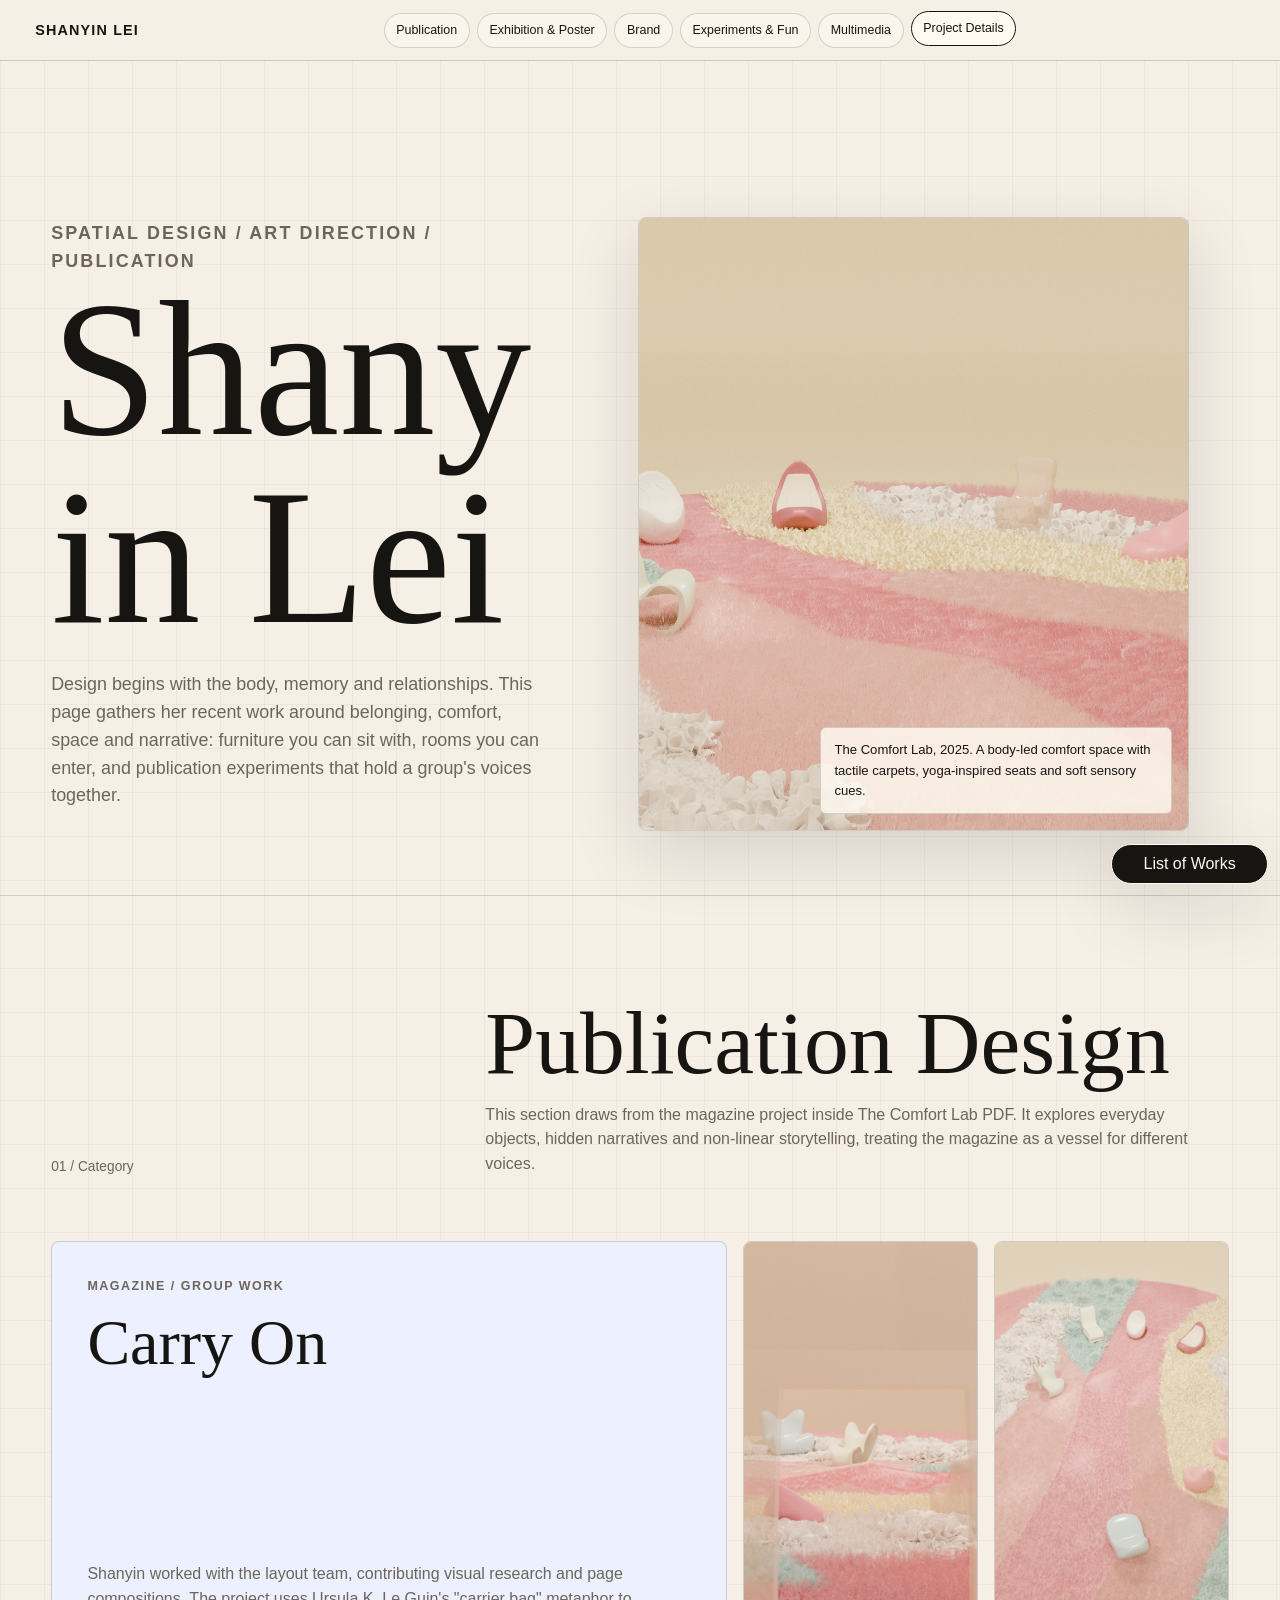
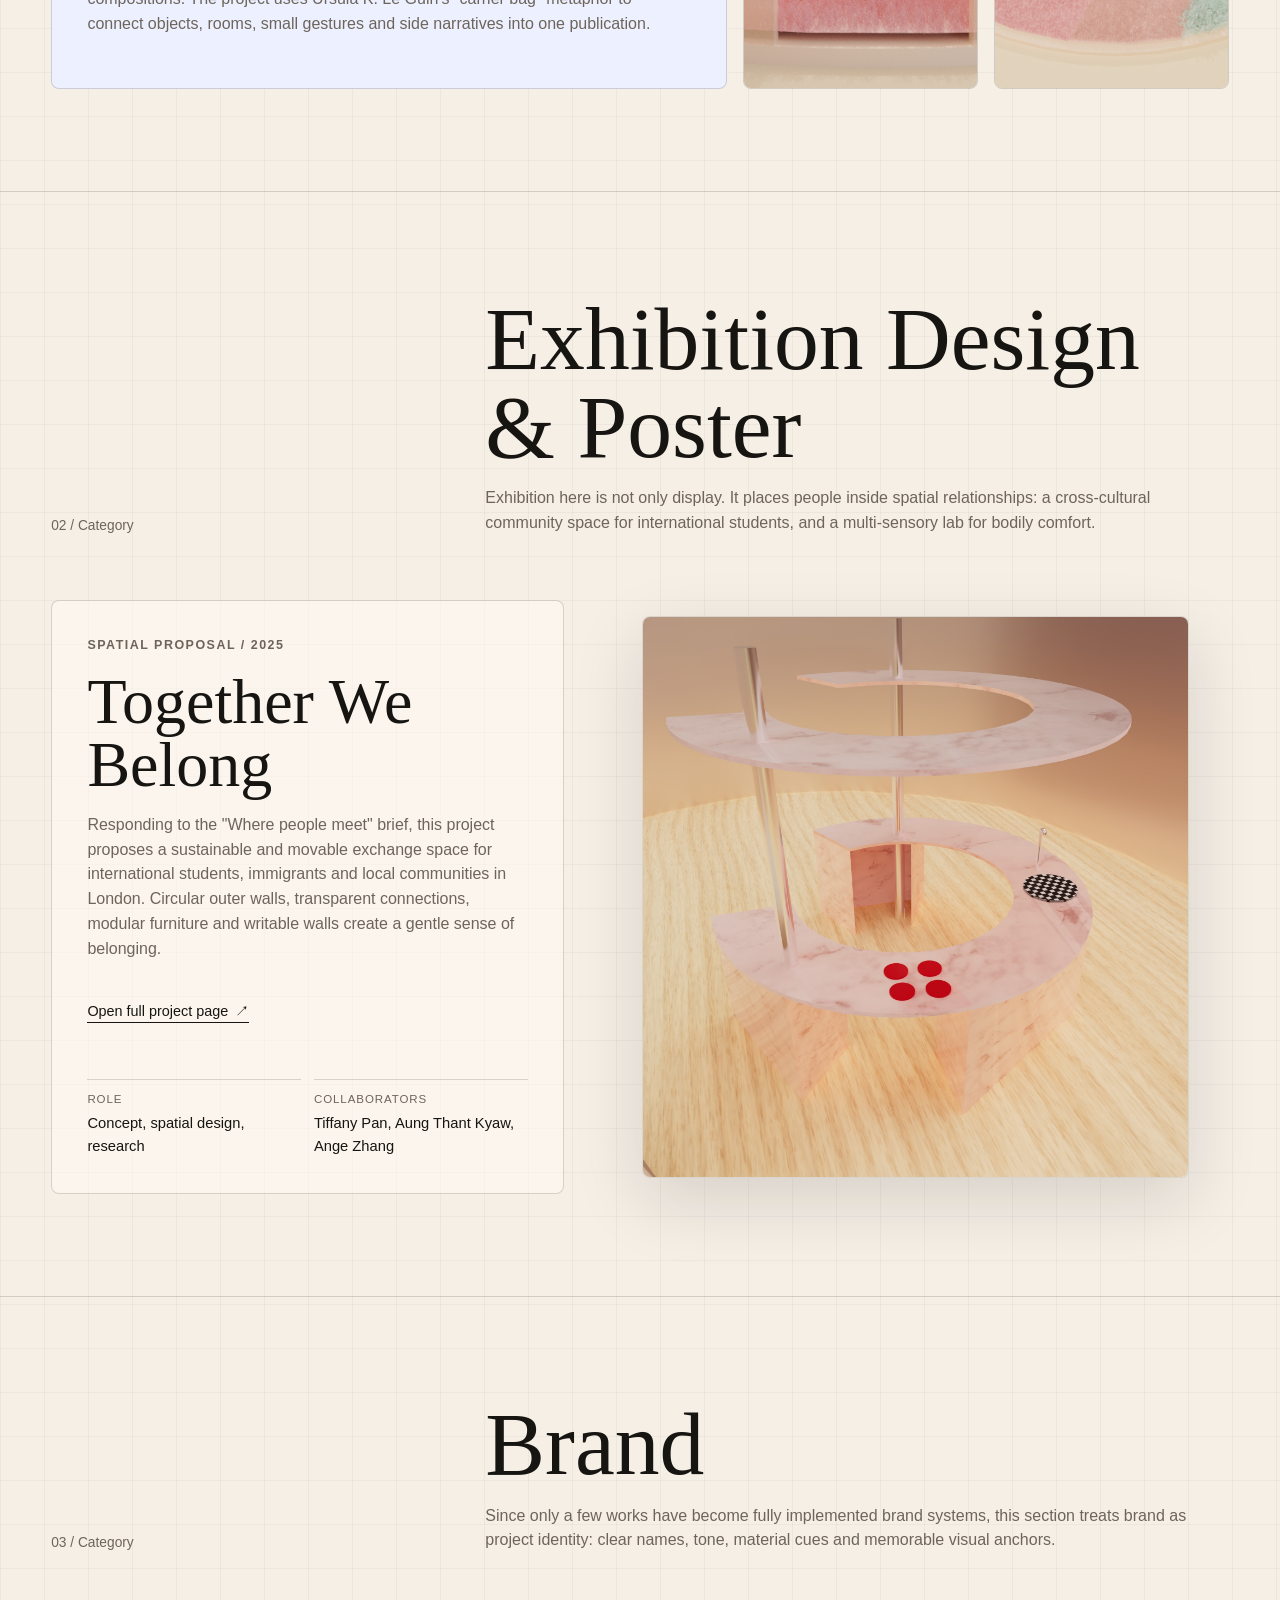
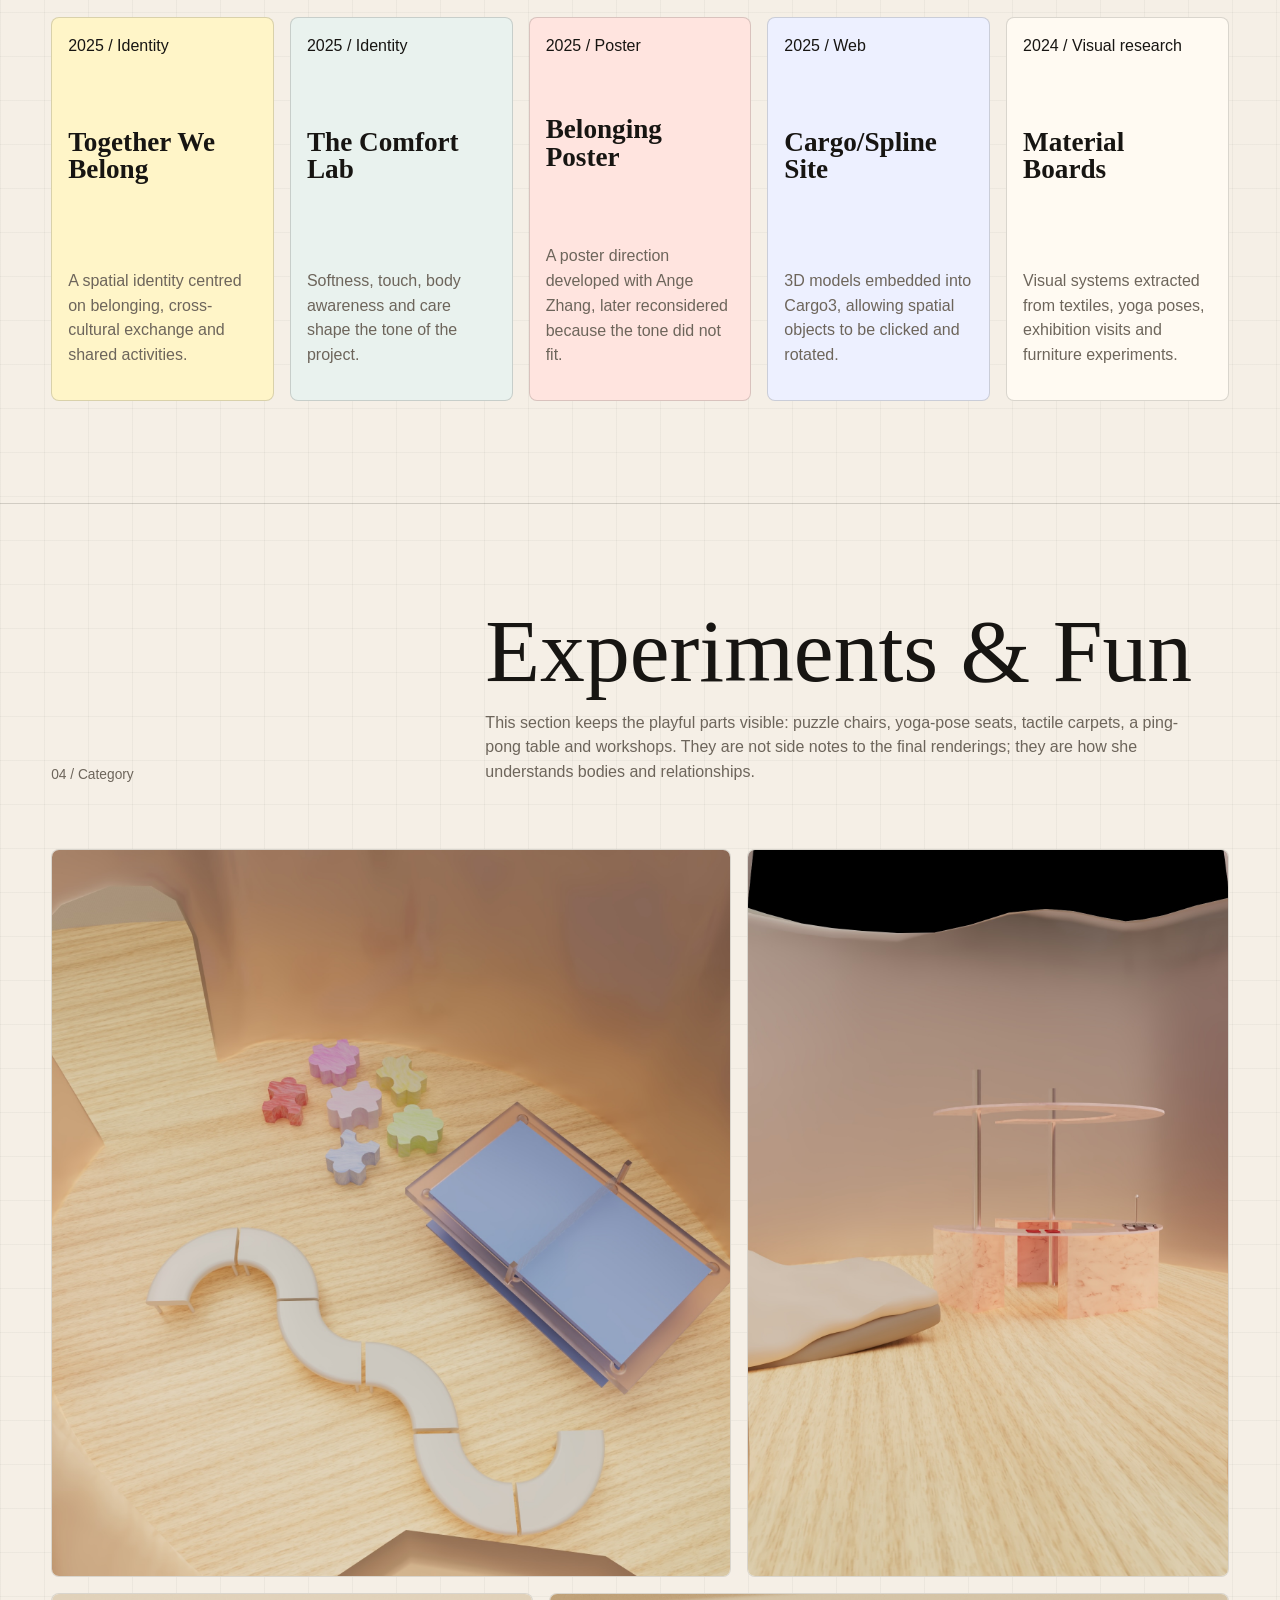
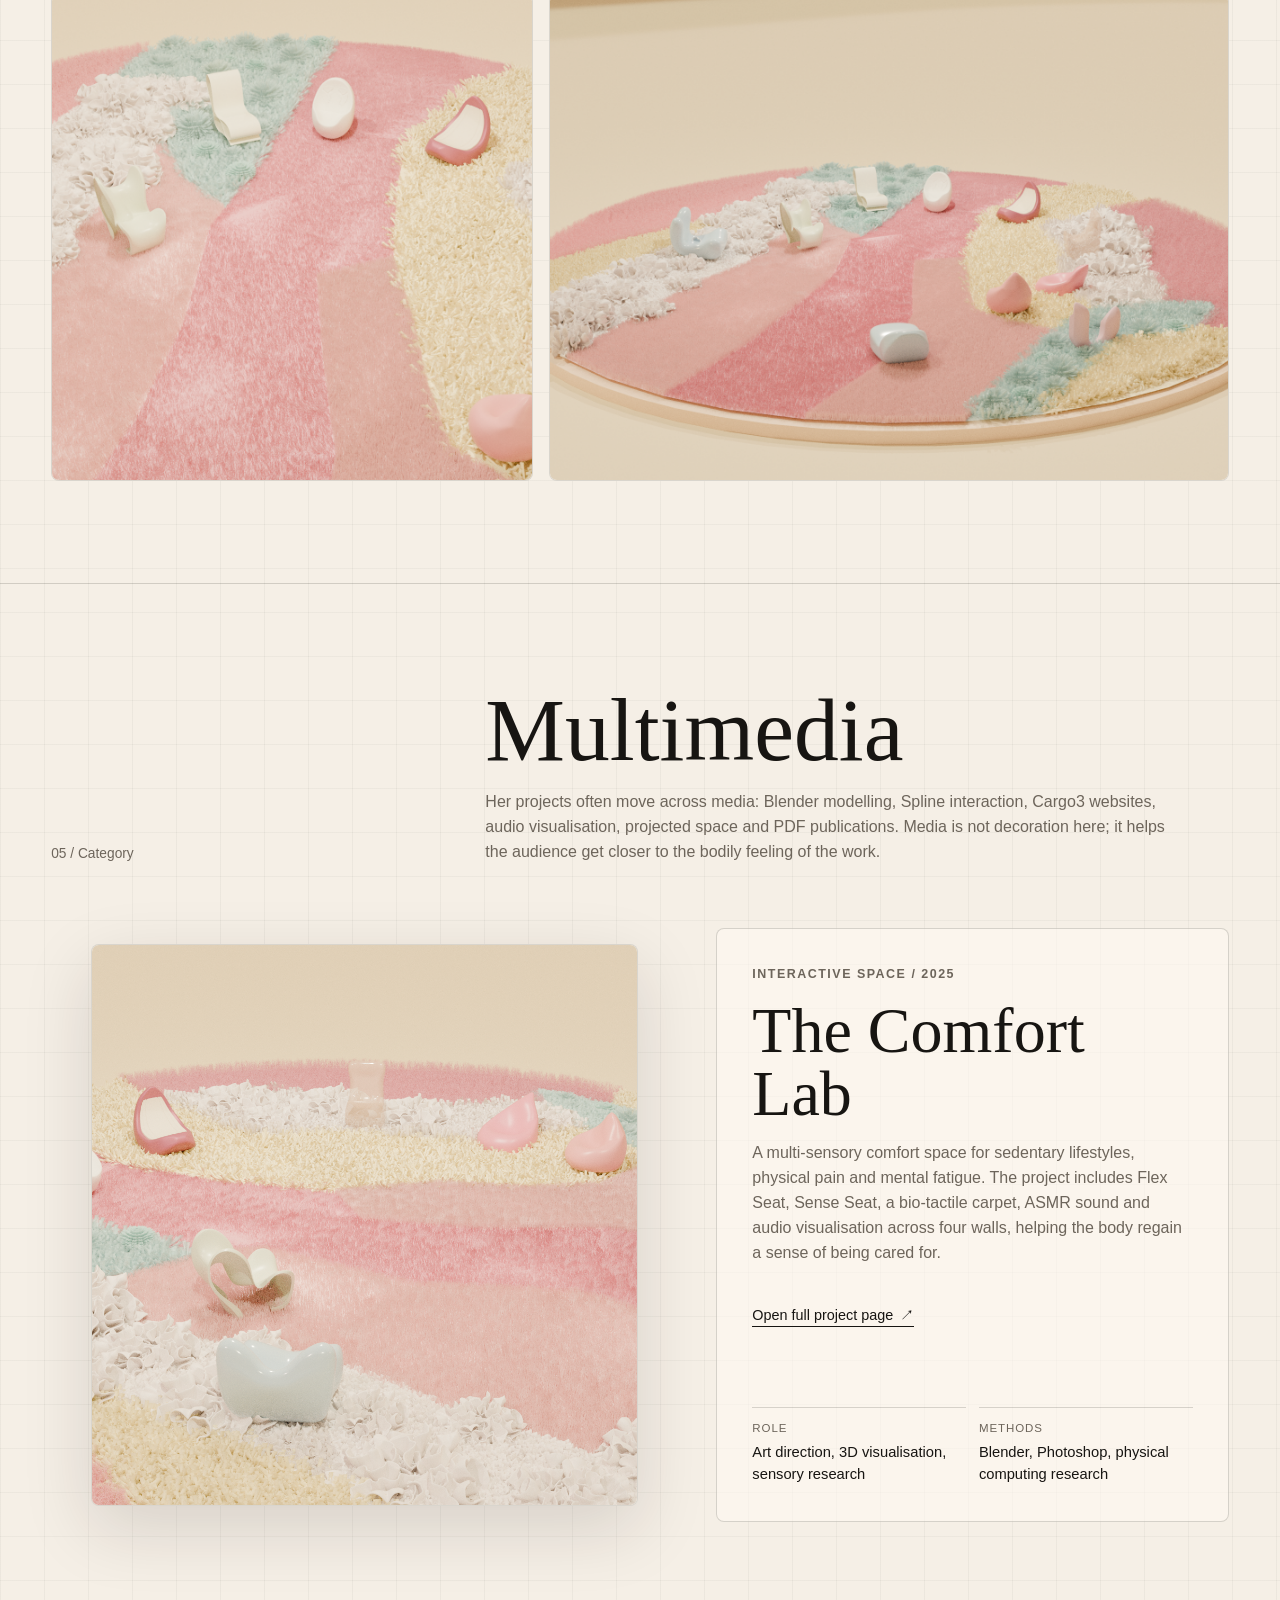
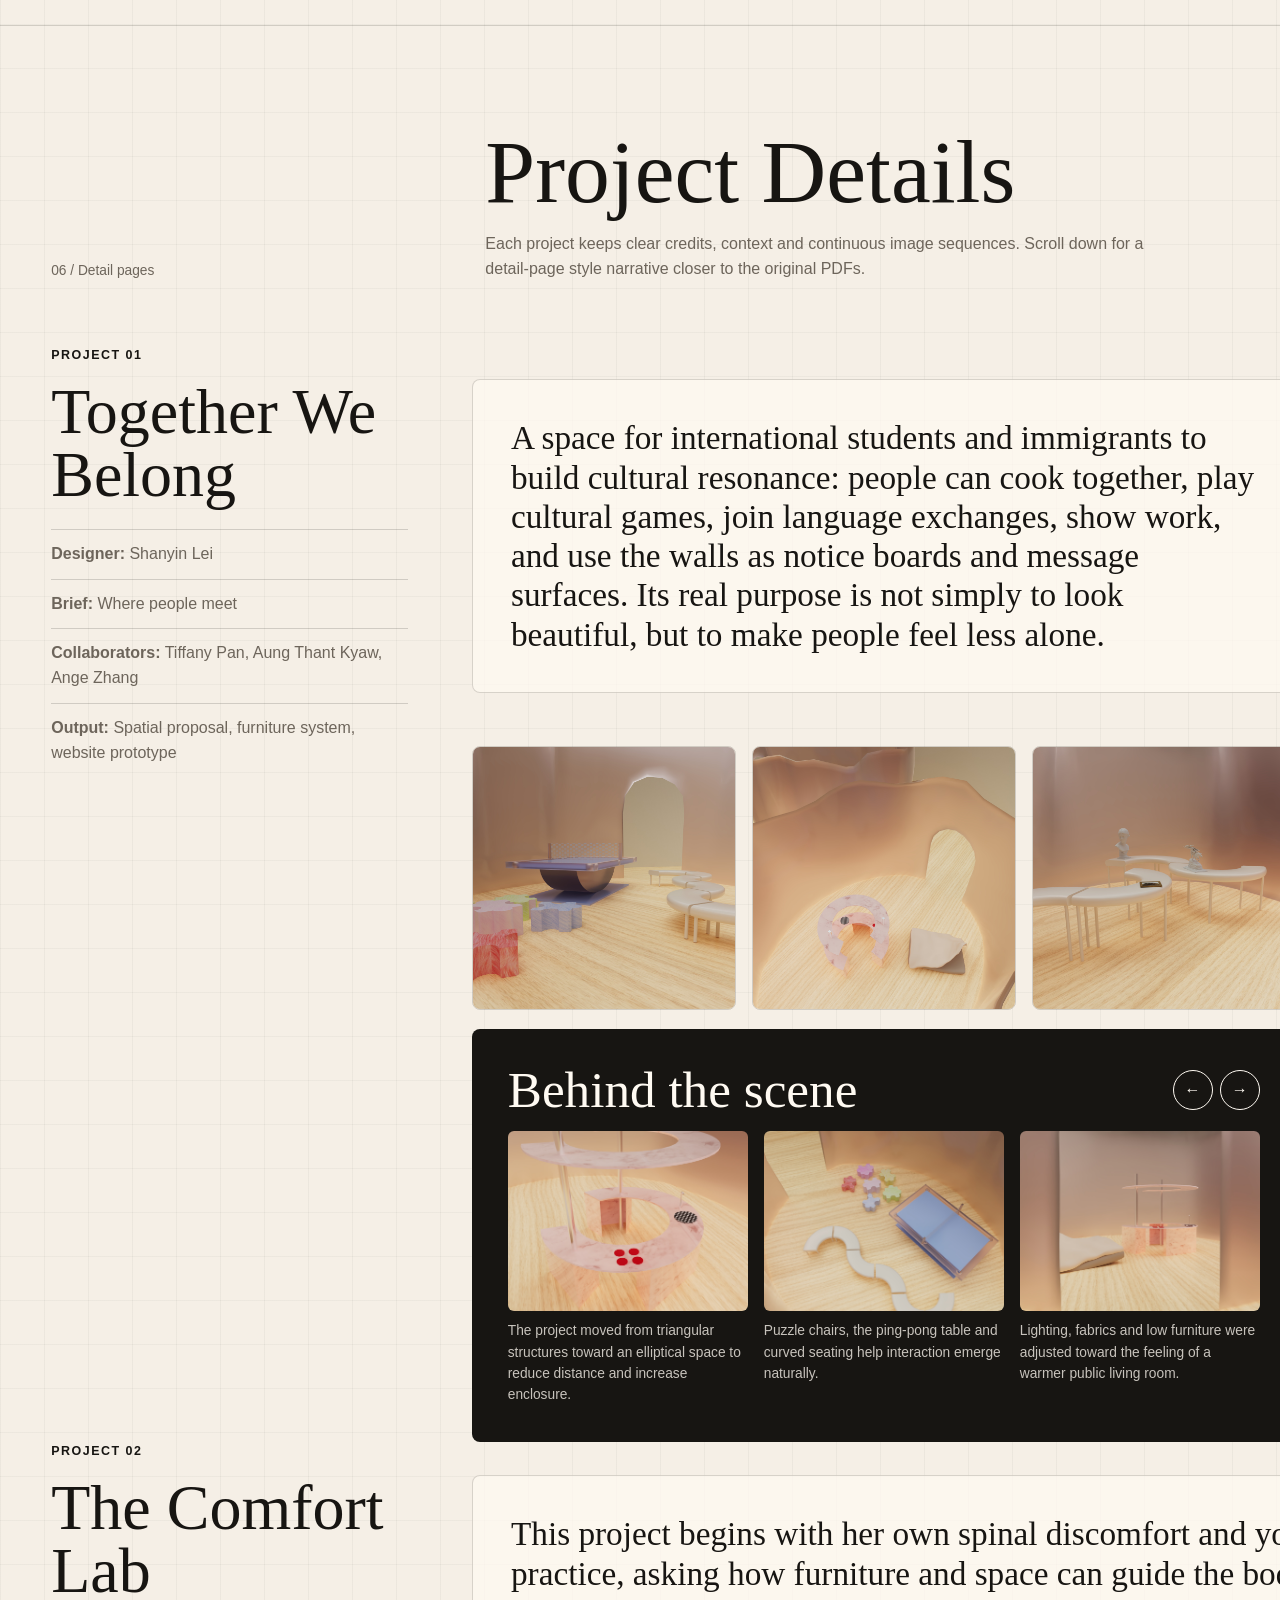
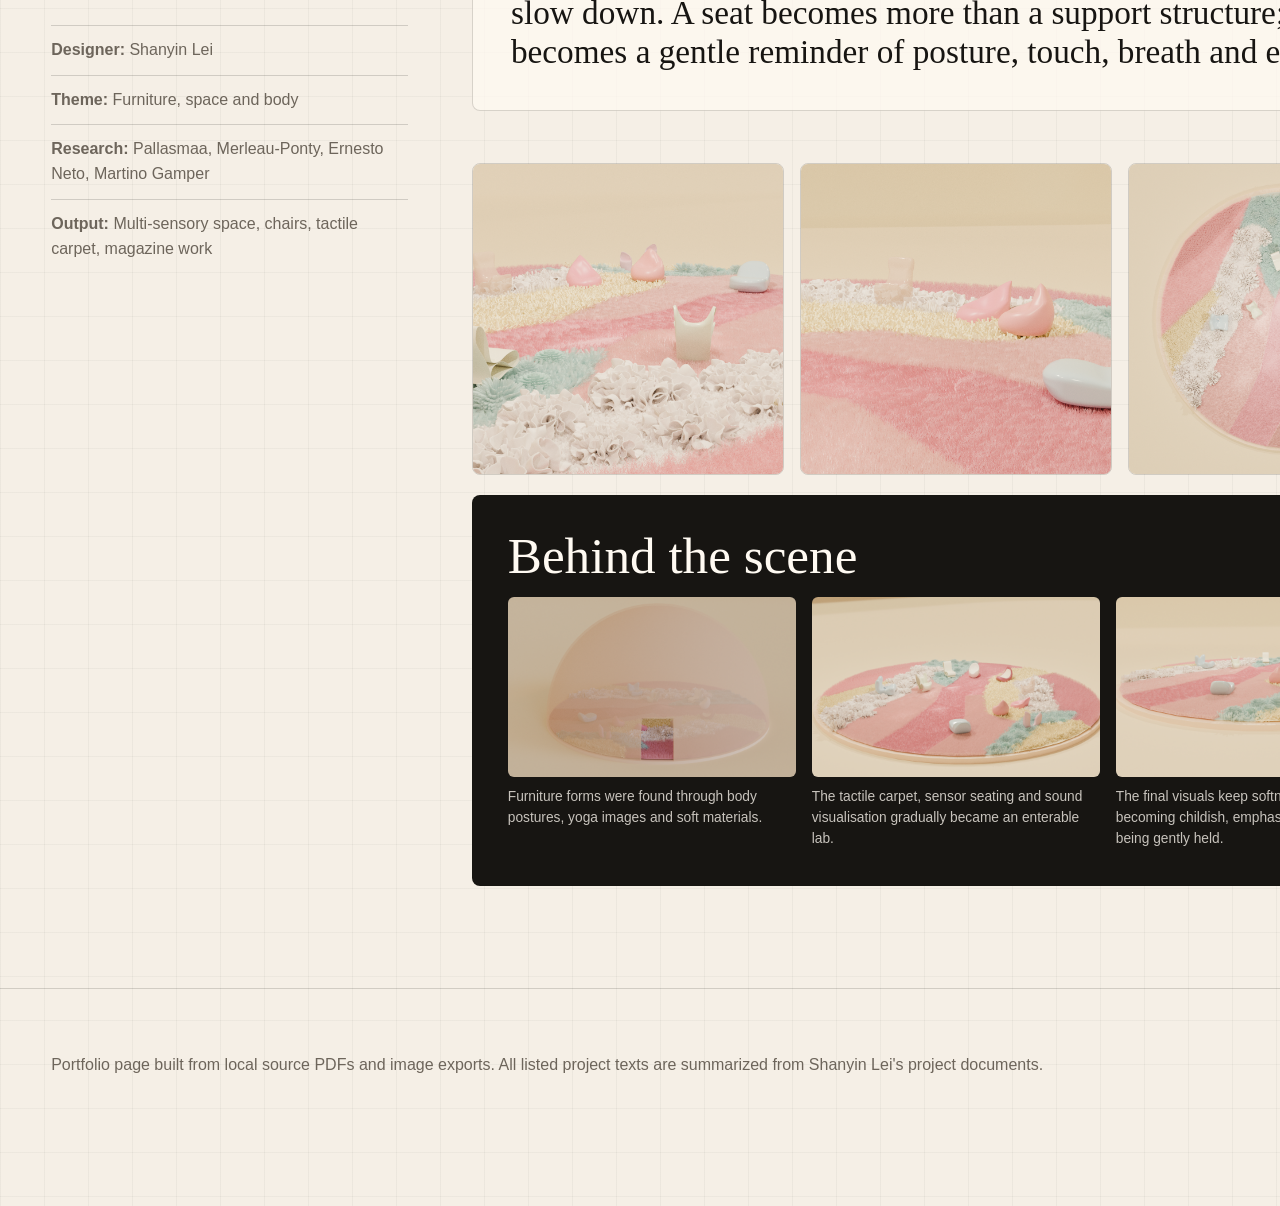
==== lsy.html @ e33d37e5 "lsy's html" ====
<!DOCTYPE html>
<html lang="zh-CN">

<head>
    <meta charset="UTF-8" />
    <meta name="viewport" content="width=device-width, initial-scale=1.0" />
    <meta name="description" content="Shanyin Lei's designer portfolio and project archive." />
    <meta name="author" content="Shanyin Lei" />
    <meta name="theme-color" content="#f3ece3" />
    <title>Shanyin Lei | Designer Portfolio</title>
    <style>
        :root {
            --paper: #f5efe6;
            --ink: #171512;
            --muted: #6d655b;
            --line: rgba(23, 21, 18, 0.16);
            --rose: #e99095;
            --mint: #a7c9bd;
            --butter: #ead37b;
            --cobalt: #3156a3;
            --clay: #b97a5b;
            --white: #fffaf2;
            --shadow: 0 22px 70px rgba(32, 24, 18, 0.14);
        }

        * {
            box-sizing: border-box;
        }

        html {
            scroll-behavior: smooth;
            overflow-x: hidden;
        }

        body {
            margin: 0;
            min-width: 0;
            overflow-x: hidden;
            background:
                linear-gradient(90deg, rgba(23, 21, 18, 0.04) 1px, transparent 1px),
                linear-gradient(rgba(23, 21, 18, 0.035) 1px, transparent 1px),
                var(--paper);
            background-size: 44px 44px;
            color: var(--ink);
            font-family: "Georgia", "Times New Roman", serif;
            line-height: 1.55;
        }

        body::selection {
            background: var(--butter);
            color: var(--ink);
        }

        a {
            color: inherit;
            text-decoration: none;
        }

        img {
            display: block;
            max-width: 100%;
        }

        p,
        h1,
        h2,
        h3,
        a,
        span,
        li {
            overflow-wrap: anywhere;
        }

        .site-header {
            position: sticky;
            top: 0;
            z-index: 20;
            display: grid;
            grid-template-columns: auto 1fr;
            gap: 1rem;
            align-items: center;
            padding: 0.8rem clamp(1rem, 3vw, 2.2rem);
            border-bottom: 1px solid var(--line);
            background: rgba(245, 239, 230, 0.86);
            backdrop-filter: blur(16px);
        }

        .scroll-progress {
            position: fixed;
            top: 0;
            left: 0;
            z-index: 40;
            width: 100%;
            height: 3px;
            transform: scaleX(0);
            transform-origin: left;
            background: linear-gradient(90deg, var(--rose), var(--butter), var(--mint), var(--cobalt));
        }

        .brand {
            font-family: "Trebuchet MS", "Verdana", sans-serif;
            font-size: 0.9rem;
            font-weight: 700;
            letter-spacing: 0.08em;
            text-transform: uppercase;
        }

        .nav-links {
            display: flex;
            flex-wrap: wrap;
            justify-content: center;
            gap: 0.45rem;
            min-width: 0;
            font-family: "Trebuchet MS", "Verdana", sans-serif;
            font-size: 0.78rem;
        }

        .nav-links a,
        .outline-link {
            border: 1px solid var(--line);
            border-radius: 999px;
            padding: 0.42rem 0.72rem;
            background: rgba(255, 250, 242, 0.5);
            transition: transform 180ms ease, background 180ms ease, border-color 180ms ease;
        }

        .nav-links a:hover,
        .outline-link:hover,
        .nav-links a.is-active,
        .nav-links a:focus-visible,
        .outline-link:focus-visible {
            border-color: var(--ink);
            background: var(--white);
            transform: translateY(-2px);
            outline: none;
        }

        .hero {
            min-height: calc(100vh - 66px);
            display: grid;
            grid-template-columns: minmax(0, 0.88fr) minmax(320px, 1.12fr);
            gap: clamp(1.4rem, 4vw, 4rem);
            align-items: end;
            padding: clamp(4rem, 8vw, 7rem) clamp(1rem, 4vw, 4.5rem) 3rem;
        }

        .hero-copy {
            align-self: center;
            min-width: 0;
        }

        .eyebrow {
            margin: 0 0 1rem;
            font-family: "Trebuchet MS", "Verdana", sans-serif;
            font-size: 0.78rem;
            font-weight: 700;
            letter-spacing: 0.12em;
            text-transform: uppercase;
        }

        h1,
        h2,
        h3 {
            margin: 0;
            font-weight: 500;
            line-height: 0.98;
        }

        h1 {
            max-width: 10ch;
            font-size: clamp(4.5rem, 15vw, 12.5rem);
        }

        .hero-copy p {
            max-width: 36rem;
            margin: 1.2rem 0 0;
            color: var(--muted);
            font-family: "Trebuchet MS", "Verdana", sans-serif;
            font-size: clamp(1rem, 1.4vw, 1.2rem);
        }

        .hero-media {
            position: relative;
            min-width: 0;
            min-height: 68vh;
            overflow: hidden;
            border: 1px solid var(--line);
            border-radius: 8px;
            box-shadow: var(--shadow);
        }

        .hero-media img {
            width: 100%;
            height: 100%;
            min-height: 68vh;
            object-fit: cover;
        }

        .hero-caption {
            position: absolute;
            right: 1rem;
            bottom: 1rem;
            max-width: 22rem;
            padding: 0.75rem 0.85rem;
            background: rgba(255, 250, 242, 0.82);
            border: 1px solid var(--line);
            border-radius: 6px;
            font-family: "Trebuchet MS", "Verdana", sans-serif;
            font-size: 0.82rem;
        }

        main {
            overflow: hidden;
        }

        .section {
            padding: clamp(4rem, 8vw, 7.5rem) clamp(1rem, 4vw, 4.5rem);
            border-top: 1px solid var(--line);
        }

        .section-header {
            display: grid;
            grid-template-columns: minmax(10rem, 0.34fr) minmax(0, 0.66fr);
            gap: clamp(1.5rem, 4vw, 4rem);
            align-items: end;
            margin-bottom: clamp(2rem, 5vw, 4rem);
        }

        .section-header > *,
        .project-feature > *,
        .detail > *,
        .magazine-band > *,
        .work-grid > *,
        .gallery > * {
            min-width: 0;
        }

        .section-number {
            font-family: "Trebuchet MS", "Verdana", sans-serif;
            color: var(--muted);
            font-size: 0.86rem;
        }

        h2 {
            font-size: clamp(2.5rem, 7vw, 7.6rem);
        }

        .section-intro {
            max-width: 44rem;
            margin: 1rem 0 0;
            color: var(--muted);
            font-family: "Trebuchet MS", "Verdana", sans-serif;
        }

        .project-feature {
            display: grid;
            grid-template-columns: minmax(0, 0.9fr) minmax(22rem, 1.1fr);
            gap: clamp(1rem, 3vw, 2.4rem);
            align-items: stretch;
        }

        .project-feature.reverse {
            grid-template-columns: minmax(22rem, 1.1fr) minmax(0, 0.9fr);
        }

        .project-feature.reverse .project-text {
            order: 2;
        }

        .project-text {
            display: flex;
            min-height: 35rem;
            flex-direction: column;
            justify-content: space-between;
            padding: clamp(1.4rem, 3vw, 2.2rem);
            border: 1px solid var(--line);
            border-radius: 8px;
            background: rgba(255, 250, 242, 0.56);
        }

        .project-text h3 {
            margin-bottom: 1rem;
            font-size: clamp(2.4rem, 5vw, 5.8rem);
        }

        .project-text p {
            max-width: 40rem;
            color: var(--muted);
            font-family: "Trebuchet MS", "Verdana", sans-serif;
        }

        .meta-grid {
            display: grid;
            grid-template-columns: repeat(2, minmax(0, 1fr));
            gap: 0.8rem;
            margin-top: 1.5rem;
            font-family: "Trebuchet MS", "Verdana", sans-serif;
        }

        .meta-item {
            border-top: 1px solid var(--line);
            padding-top: 0.7rem;
        }

        .meta-label {
            display: block;
            color: var(--muted);
            font-size: 0.72rem;
            letter-spacing: 0.08em;
            text-transform: uppercase;
        }

        .meta-value {
            display: block;
            margin-top: 0.2rem;
            font-size: 0.92rem;
        }

        .detail-link {
            display: inline-flex;
            align-items: center;
            gap: 0.45rem;
            width: fit-content;
            margin-top: 1.4rem;
            border-bottom: 1px solid currentColor;
            color: var(--ink);
            font-family: "Trebuchet MS", "Verdana", sans-serif;
            font-size: 0.9rem;
        }

        .detail-link::after {
            content: "↗";
        }

        .project-image {
            overflow: hidden;
            border: 1px solid var(--line);
            border-radius: 8px;
            background: var(--white);
            box-shadow: var(--shadow);
        }

        .project-image img {
            width: 100%;
            height: 100%;
            min-height: 35rem;
            object-fit: cover;
        }

        .work-grid {
            display: grid;
            grid-template-columns: repeat(auto-fit, minmax(min(13rem, 100%), 1fr));
            gap: 1rem;
        }

        .work-card {
            min-height: 24rem;
            display: flex;
            flex-direction: column;
            justify-content: space-between;
            padding: 1rem;
            border: 1px solid var(--line);
            border-radius: 8px;
            background: var(--white);
            font-family: "Trebuchet MS", "Verdana", sans-serif;
        }

        .work-card strong {
            font-family: "Georgia", "Times New Roman", serif;
            font-size: 1.7rem;
            line-height: 1;
        }

        .work-card p {
            color: var(--muted);
        }

        .work-card:nth-child(1) {
            background: #fff5c8;
        }

        .work-card:nth-child(2) {
            background: #e9f2ee;
        }

        .work-card:nth-child(3) {
            background: #ffe4df;
        }

        .work-card:nth-child(4) {
            background: #edf0ff;
        }

        .work-card:nth-child(5) {
            background: #fffaf2;
        }

        .gallery {
            display: grid;
            grid-template-columns: repeat(12, 1fr);
            gap: 1rem;
        }

        .gallery figure {
            margin: 0;
            overflow: hidden;
            border: 1px solid var(--line);
            border-radius: 8px;
            background: var(--white);
        }

        .gallery figure:nth-child(1),
        .gallery figure:nth-child(4) {
            grid-column: span 7;
        }

        .gallery figure:nth-child(2),
        .gallery figure:nth-child(3) {
            grid-column: span 5;
        }

        .gallery img {
            width: 100%;
            height: 100%;
            min-height: 26rem;
            object-fit: cover;
        }

        .project-image img,
        .gallery img,
        .image-strip img,
        .carousel img,
        .poster-stack img {
            cursor: zoom-in;
        }

        .gallery figcaption {
            padding: 0.8rem 1rem;
            border-top: 1px solid var(--line);
            color: var(--muted);
            font-family: "Trebuchet MS", "Verdana", sans-serif;
            font-size: 0.86rem;
        }

        .detail {
            display: grid;
            grid-template-columns: minmax(14rem, 0.32fr) minmax(0, 0.68fr);
            gap: clamp(1.4rem, 5vw, 4rem);
            align-items: start;
        }

        .detail-aside {
            position: sticky;
            top: 6rem;
            font-family: "Trebuchet MS", "Verdana", sans-serif;
        }

        .detail-aside h3 {
            margin-bottom: 1rem;
            font-family: "Georgia", "Times New Roman", serif;
            font-size: clamp(2.2rem, 5vw, 5rem);
        }

        .credit-list {
            display: grid;
            gap: 0.75rem;
            margin: 1.4rem 0;
            padding: 0;
            list-style: none;
        }

        .credit-list li {
            border-top: 1px solid var(--line);
            padding-top: 0.75rem;
            color: var(--muted);
        }

        .detail-body {
            display: grid;
            gap: 1.2rem;
        }

        .statement {
            padding: clamp(1.4rem, 3vw, 2.4rem);
            border: 1px solid var(--line);
            border-radius: 8px;
            background: rgba(255, 250, 242, 0.72);
            font-size: clamp(1.35rem, 2.6vw, 2.4rem);
            line-height: 1.18;
        }

        .image-strip {
            display: grid;
            grid-template-columns: repeat(3, minmax(0, 1fr));
            gap: 1rem;
        }

        .image-strip img {
            width: 100%;
            aspect-ratio: 1 / 1;
            object-fit: cover;
            border: 1px solid var(--line);
            border-radius: 8px;
        }

        .behind {
            padding: clamp(1.4rem, 3vw, 2.2rem);
            border: 1px solid var(--line);
            border-radius: 8px;
            background: var(--ink);
            color: var(--white);
        }

        .behind-header {
            display: flex;
            justify-content: space-between;
            gap: 1rem;
            align-items: center;
            margin-bottom: 1rem;
        }

        .behind h3 {
            font-size: clamp(2rem, 4vw, 4.4rem);
        }

        .carousel-controls {
            display: flex;
            gap: 0.45rem;
        }

        .carousel-controls button,
        .list-button,
        .close-button {
            width: 2.5rem;
            height: 2.5rem;
            border: 1px solid currentColor;
            border-radius: 999px;
            background: transparent;
            color: inherit;
            cursor: pointer;
            font: inherit;
            transition: transform 180ms ease, background 180ms ease;
        }

        .carousel-controls button:hover,
        .carousel-controls button:focus-visible,
        .list-button:hover,
        .list-button:focus-visible,
        .close-button:hover,
        .close-button:focus-visible {
            background: rgba(255, 255, 255, 0.16);
            transform: translateY(-2px);
            outline: none;
        }

        .carousel {
            display: grid;
            grid-auto-flow: column;
            grid-auto-columns: minmax(min(18rem, 82vw), 42vw);
            gap: 1rem;
            overflow-x: auto;
            overscroll-behavior-inline: contain;
            scroll-snap-type: x mandatory;
            scrollbar-color: var(--white) transparent;
        }

        .carousel figure {
            scroll-snap-align: start;
            margin: 0;
        }

        .carousel img {
            width: 100%;
            aspect-ratio: 16 / 10;
            object-fit: cover;
            border-radius: 6px;
        }

        .carousel figcaption {
            margin-top: 0.55rem;
            color: rgba(255, 250, 242, 0.76);
            font-family: "Trebuchet MS", "Verdana", sans-serif;
            font-size: 0.86rem;
        }

        #twb-carousel {
            grid-auto-columns: minmax(15rem, 32vw);
        }

        #twb-carousel img {
            aspect-ratio: 4 / 3;
        }

        .magazine-band {
            display: grid;
            grid-template-columns: minmax(0, 1fr) minmax(18rem, 0.72fr);
            gap: 1rem;
            align-items: stretch;
        }

        .magazine-copy {
            display: flex;
            flex-direction: column;
            justify-content: space-between;
            min-height: 28rem;
            padding: clamp(1.4rem, 3vw, 2.2rem);
            border: 1px solid var(--line);
            border-radius: 8px;
            background: #edf0ff;
        }

        .magazine-copy h3 {
            font-size: clamp(2.2rem, 5vw, 5.4rem);
        }

        .magazine-copy p {
            max-width: 42rem;
            color: var(--muted);
            font-family: "Trebuchet MS", "Verdana", sans-serif;
        }

        .poster-stack {
            display: grid;
            grid-template-columns: repeat(2, minmax(0, 1fr));
            gap: 1rem;
        }

        .poster-stack img {
            width: 100%;
            height: 100%;
            min-height: 28rem;
            object-fit: cover;
            border: 1px solid var(--line);
            border-radius: 8px;
        }

        .works-dock {
            position: fixed;
            right: max(0.75rem, env(safe-area-inset-right));
            bottom: 1rem;
            z-index: 30;
            font-family: "Trebuchet MS", "Verdana", sans-serif;
        }

        .lightbox {
            position: fixed;
            inset: 0;
            z-index: 60;
            display: grid;
            place-items: center;
            padding: clamp(1rem, 3vw, 2rem);
            background: rgba(23, 21, 18, 0.86);
            opacity: 0;
            pointer-events: none;
            transition: opacity 180ms ease;
        }

        .lightbox.is-open {
            opacity: 1;
            pointer-events: auto;
        }

        .lightbox img {
            max-width: min(94vw, 1500px);
            max-height: 82vh;
            border-radius: 8px;
            box-shadow: var(--shadow);
            object-fit: contain;
        }

        .lightbox-caption {
            max-width: min(94vw, 60rem);
            margin-top: 0.8rem;
            color: var(--white);
            font-family: "Trebuchet MS", "Verdana", sans-serif;
            text-align: center;
        }

        .lightbox button {
            position: absolute;
            top: 1rem;
            right: 1rem;
            width: 2.8rem;
            height: 2.8rem;
            border: 1px solid rgba(255, 250, 242, 0.6);
            border-radius: 999px;
            background: transparent;
            color: var(--white);
            cursor: pointer;
            font-size: 1.4rem;
        }

        .list-button {
            width: auto;
            min-width: 9.8rem;
            padding: 0 1rem;
            background: var(--ink);
            color: var(--white);
            box-shadow: var(--shadow);
        }

        .works-panel {
            position: absolute;
            right: 0;
            bottom: 3.4rem;
            width: min(24rem, calc(100vw - 2rem));
            max-height: min(36rem, calc(100dvh - 7rem));
            overflow: auto;
            padding: 1rem;
            border: 1px solid var(--line);
            border-radius: 8px;
            background: rgba(255, 250, 242, 0.96);
            box-shadow: var(--shadow);
            transform: translateY(0.6rem);
            opacity: 0;
            pointer-events: none;
            transition: opacity 180ms ease, transform 180ms ease;
        }

        .works-dock.is-open .works-panel {
            transform: translateY(0);
            opacity: 1;
            pointer-events: auto;
        }

        .panel-top {
            display: flex;
            justify-content: space-between;
            gap: 1rem;
            align-items: center;
            margin-bottom: 1rem;
        }

        .panel-top strong {
            font-family: "Georgia", "Times New Roman", serif;
            font-size: 1.6rem;
            line-height: 1;
        }

        .close-button {
            color: var(--ink);
        }

        .timeline-year {
            display: grid;
            grid-template-columns: 4rem 1fr;
            gap: 1rem;
            padding: 0.95rem 0;
            border-top: 1px solid var(--line);
        }

        .timeline-year h3 {
            font-family: "Trebuchet MS", "Verdana", sans-serif;
            font-size: 0.85rem;
            font-weight: 700;
            color: var(--cobalt);
        }

        .timeline-year ul {
            margin: 0;
            padding: 0;
            list-style: none;
            color: var(--muted);
            font-size: 0.9rem;
        }

        .timeline-year li + li {
            margin-top: 0.45rem;
        }

        .footer {
            padding: 3rem clamp(1rem, 4vw, 4.5rem) 7rem;
            border-top: 1px solid var(--line);
            color: var(--muted);
            font-family: "Trebuchet MS", "Verdana", sans-serif;
        }

        @media (max-width: 980px) {
            .site-header {
                grid-template-columns: 1fr;
            }

            .nav-links {
                justify-content: flex-start;
                overflow: visible;
                flex-wrap: wrap;
                padding-bottom: 0.2rem;
            }

            .nav-links a {
                flex: 0 1 auto;
            }

            .hero,
            .project-feature,
            .project-feature.reverse,
            .section-header,
            .detail,
            .magazine-band {
                grid-template-columns: 1fr;
            }

            .project-feature.reverse .project-text {
                order: 0;
            }

            .hero {
                min-height: auto;
                align-items: start;
            }

            .hero-media,
            .hero-media img,
            .project-image img,
            .project-text {
                min-height: auto;
            }

            .project-image img {
                aspect-ratio: 16 / 11;
            }

            .gallery figure:nth-child(n) {
                grid-column: span 12;
            }

            .gallery img {
                min-height: 0;
                aspect-ratio: 16 / 11;
            }

            .detail-aside {
                position: static;
            }

            .carousel {
                grid-auto-columns: minmax(16rem, 78vw);
            }
        }

        @media (max-width: 640px) {
            .site-header {
                gap: 0.65rem;
                padding: 0.7rem 0.85rem;
            }

            .brand {
                font-size: 0.8rem;
            }

            h1 {
                max-width: 100%;
                font-size: clamp(3.25rem, 17vw, 5.4rem);
            }

            h2 {
                font-size: clamp(2.2rem, 13vw, 4.1rem);
            }

            .section {
                padding: 3.25rem 0.85rem;
            }

            .hero {
                gap: 1rem;
                padding: 2.2rem 0.85rem 2.6rem;
            }

            .hero-media img {
                min-height: 0;
                aspect-ratio: 4 / 5;
            }

            .hero-caption {
                position: static;
                max-width: none;
                padding-right: 4.5rem;
                border-width: 1px 0 0;
                border-radius: 0;
                background: var(--white);
            }

            .project-text,
            .magazine-copy,
            .behind,
            .statement {
                padding: 1rem;
            }

            .project-text h3,
            .magazine-copy h3,
            .detail-aside h3 {
                font-size: clamp(2rem, 12vw, 3.5rem);
            }

            .meta-grid,
            .work-grid,
            .image-strip,
            .poster-stack {
                grid-template-columns: 1fr;
            }

            .work-card {
                min-height: 15rem;
            }

            .project-image img,
            .poster-stack img {
                min-height: 0;
                aspect-ratio: 4 / 5;
            }

            .image-strip img {
                aspect-ratio: 16 / 11;
            }

            .statement {
                font-size: clamp(1.15rem, 7vw, 1.8rem);
            }

            .behind-header {
                align-items: flex-start;
                flex-direction: column;
            }

            .carousel {
                grid-auto-columns: minmax(14rem, calc(100vw - 3.1rem));
            }

            #twb-carousel {
                grid-auto-columns: minmax(13rem, calc(100vw - 4.2rem));
            }

            .list-button {
                width: 3.2rem;
                min-width: 0;
                height: 3.2rem;
                padding: 0.35rem;
                border-radius: 50%;
                font-size: 0.68rem;
                line-height: 1.05;
            }

            .works-dock {
                right: 0.75rem;
                bottom: max(0.75rem, env(safe-area-inset-bottom));
            }

            .works-panel {
                right: -0.15rem;
                bottom: 3.8rem;
                width: min(21rem, calc(100vw - 1.5rem));
                max-height: calc(100dvh - 5.4rem);
                padding: 0.85rem;
            }

            .timeline-year {
                grid-template-columns: 3.2rem 1fr;
                gap: 0.7rem;
            }

            .lightbox {
                padding: 0.75rem;
            }

            .lightbox img {
                max-height: 74dvh;
            }

            .lightbox-caption {
                font-size: 0.82rem;
            }
        }

        @media (max-width: 390px) {
            .nav-links {
                font-size: 0.72rem;
            }

            .nav-links a {
                padding: 0.36rem 0.58rem;
            }

            .carousel-controls button,
            .close-button {
                width: 2.25rem;
                height: 2.25rem;
            }
        }
    </style>
</head>

<body>
    <div class="scroll-progress" aria-hidden="true"></div>
    <header class="site-header">
        <a class="brand" href="#top" aria-label="Back to top">Shanyin Lei</a>
        <nav class="nav-links" aria-label="Portfolio category navigation">
            <a href="#publication">Publication</a>
            <a href="#exhibition">Exhibition & Poster</a>
            <a href="#brand">Brand</a>
            <a href="#experiment">Experiments & Fun</a>
            <a href="#multimedia">Multimedia</a>
            <a href="#details">Project Details</a>
        </nav>
    </header>

    <main id="top">
        <section class="hero" aria-labelledby="hero-title">
            <div class="hero-copy">
                <p class="eyebrow">Spatial design / Art direction / Publication</p>
                <h1 id="hero-title">Shanyin Lei</h1>
                <p>
                    Design begins with the body, memory and relationships. This page gathers her recent work around
                    belonging, comfort, space and narrative: furniture you can sit with, rooms you can enter, and
                    publication experiments that hold a group's voices together.
                </p>
            </div>
            <figure class="hero-media">
                <img src="source/project_2/1.png" alt="Soft multi-sensory spatial rendering from The Comfort Lab" />
                <figcaption class="hero-caption">
                    The Comfort Lab, 2025. A body-led comfort space with tactile carpets, yoga-inspired seats and soft
                    sensory cues.
                </figcaption>
            </figure>
        </section>

        <section class="section" id="publication" aria-labelledby="publication-title">
            <div class="section-header">
                <span class="section-number">01 / Category</span>
                <div>
                    <h2 id="publication-title">Publication Design</h2>
                    <p class="section-intro">
                        This section draws from the magazine project inside The Comfort Lab PDF. It explores everyday
                        objects, hidden narratives and non-linear storytelling, treating the magazine as a vessel for
                        different voices.
                    </p>
                </div>
            </div>
            <div class="magazine-band">
                <article class="magazine-copy">
                    <div>
                        <p class="eyebrow">Magazine / Group work</p>
                        <h3>Carry On</h3>
                    </div>
                    <p>
                        Shanyin worked with the layout team, contributing visual research and page compositions. The
                        project uses Ursula K. Le Guin's "carrier bag" metaphor to connect objects, rooms, small
                        gestures and side narratives into one publication.
                    </p>
                </article>
                <div class="poster-stack">
                    <img src="source/project_2/d0869a818163a9fcf6b457d797a83f7e.PNG" alt="Carry On magazine layout and page visuals" />
                    <img src="source/project_2/eb209013e28f852a9d80ba89aff79cd8.PNG" alt="Carry On magazine final page presentation" />
                </div>
            </div>
        </section>

        <section class="section" id="exhibition" aria-labelledby="exhibition-title">
            <div class="section-header">
                <span class="section-number">02 / Category</span>
                <div>
                    <h2 id="exhibition-title">Exhibition Design & Poster</h2>
                    <p class="section-intro">
                        Exhibition here is not only display. It places people inside spatial relationships: a
                        cross-cultural community space for international students, and a multi-sensory lab for bodily
                        comfort.
                    </p>
                </div>
            </div>
            <article class="project-feature">
                <div class="project-text">
                    <div>
                        <p class="eyebrow">Spatial proposal / 2025</p>
                        <h3>Together We Belong</h3>
                        <p>
                            Responding to the "Where people meet" brief, this project proposes a sustainable and
                            movable exchange space for international students, immigrants and local communities in
                            London. Circular outer walls, transparent connections, modular furniture and writable
                            walls create a gentle sense of belonging.
                        </p>
                        <a class="detail-link" href="lsy-together.html">Open full project page</a>
                    </div>
                    <div class="meta-grid">
                        <span class="meta-item"><span class="meta-label">Role</span><span class="meta-value">Concept,
                                spatial design, research</span></span>
                        <span class="meta-item"><span class="meta-label">Collaborators</span><span
                                class="meta-value">Tiffany Pan, Aung Thant Kyaw, Ange Zhang</span></span>
                    </div>
                </div>
                <figure class="project-image">
                    <img src="source/project_1/3.jpg" alt="Circular community space and furniture rendering from Together We Belong" />
                </figure>
            </article>
        </section>

        <section class="section" id="brand" aria-labelledby="brand-title">
            <div class="section-header">
                <span class="section-number">03 / Category</span>
                <div>
                    <h2 id="brand-title">Brand</h2>
                    <p class="section-intro">
                        Since only a few works have become fully implemented brand systems, this section treats brand
                        as project identity: clear names, tone, material cues and memorable visual anchors.
                    </p>
                </div>
            </div>
            <div class="work-grid" aria-label="Brand and project identity list">
                <article class="work-card">
                    <span>2025 / Identity</span>
                    <strong>Together We Belong</strong>
                    <p>A spatial identity centred on belonging, cross-cultural exchange and shared activities.</p>
                </article>
                <article class="work-card">
                    <span>2025 / Identity</span>
                    <strong>The Comfort Lab</strong>
                    <p>Softness, touch, body awareness and care shape the tone of the project.</p>
                </article>
                <article class="work-card">
                    <span>2025 / Poster</span>
                    <strong>Belonging Poster</strong>
                    <p>A poster direction developed with Ange Zhang, later reconsidered because the tone did not fit.</p>
                </article>
                <article class="work-card">
                    <span>2025 / Web</span>
                    <strong>Cargo/Spline Site</strong>
                    <p>3D models embedded into Cargo3, allowing spatial objects to be clicked and rotated.</p>
                </article>
                <article class="work-card">
                    <span>2024 / Visual research</span>
                    <strong>Material Boards</strong>
                    <p>Visual systems extracted from textiles, yoga poses, exhibition visits and furniture experiments.</p>
                </article>
            </div>
        </section>

        <section class="section" id="experiment" aria-labelledby="experiment-title">
            <div class="section-header">
                <span class="section-number">04 / Category</span>
                <div>
                    <h2 id="experiment-title">Experiments & Fun</h2>
                    <p class="section-intro">
                        This section keeps the playful parts visible: puzzle chairs, yoga-pose seats, tactile carpets,
                        a ping-pong table and workshops. They are not side notes to the final renderings; they are how
                        she understands bodies and relationships.
                    </p>
                </div>
            </div>
            <div class="gallery">
                <figure>
                    <img src="source/project_1/5.jpg" alt="Top view of puzzle chairs and transparent ping-pong table in Together We Belong" />
                    <figcaption>Puzzle chairs can be combined or separated, creating different distances for student interaction.</figcaption>
                </figure>
                <figure>
                    <img src="source/project_1/7.jpg" alt="Modular furniture under soft lighting in Together We Belong" />
                    <figcaption>Low furniture, soft lighting and wooden flooring work together for accessibility and comfort.</figcaption>
                </figure>
                <figure>
                    <img src="source/project_2/4.png" alt="Yoga-inspired seating and tactile carpet in The Comfort Lab" />
                    <figcaption>Flex Seat extracts bodily curves from yoga poses, encouraging stretching and pause.</figcaption>
                </figure>
                <figure>
                    <img src="source/project_2/88f2b27ae4bf494534c956295031c436.PNG" alt="Process models and experiments from The Comfort Lab" />
                    <figcaption>Sense Seat, tactile materials and audio visualisation form a multi-sensory comfort experiment.</figcaption>
                </figure>
            </div>
        </section>

        <section class="section" id="multimedia" aria-labelledby="multimedia-title">
            <div class="section-header">
                <span class="section-number">05 / Category</span>
                <div>
                    <h2 id="multimedia-title">Multimedia</h2>
                    <p class="section-intro">
                        Her projects often move across media: Blender modelling, Spline interaction, Cargo3 websites,
                        audio visualisation, projected space and PDF publications. Media is not decoration here; it
                        helps the audience get closer to the bodily feeling of the work.
                    </p>
                </div>
            </div>
            <article class="project-feature reverse">
                <div class="project-text">
                    <div>
                        <p class="eyebrow">Interactive space / 2025</p>
                        <h3>The Comfort Lab</h3>
                        <p>
                            A multi-sensory comfort space for sedentary lifestyles, physical pain and mental fatigue.
                            The project includes Flex Seat, Sense Seat, a bio-tactile carpet, ASMR sound and audio
                            visualisation across four walls, helping the body regain a sense of being cared for.
                        </p>
                        <a class="detail-link" href="lsy-comfort.html">Open full project page</a>
                    </div>
                    <div class="meta-grid">
                        <span class="meta-item"><span class="meta-label">Role</span><span class="meta-value">Art
                                direction, 3D visualisation, sensory research</span></span>
                        <span class="meta-item"><span class="meta-label">Methods</span><span
                                class="meta-value">Blender, Photoshop, physical computing research</span></span>
                    </div>
                </div>
                <figure class="project-image">
                    <img src="source/project_2/5.png" alt="Full rendering of the multi-sensory space in The Comfort Lab" />
                </figure>
            </article>
        </section>

        <section class="section" id="details" aria-labelledby="details-title">
            <div class="section-header">
                <span class="section-number">06 / Detail pages</span>
                <div>
                    <h2 id="details-title">Project Details</h2>
                    <p class="section-intro">
                        Each project keeps clear credits, context and continuous image sequences. Scroll down for a
                        detail-page style narrative closer to the original PDFs.
                    </p>
                </div>
            </div>

            <article class="detail" id="together-we-belong" aria-labelledby="twb-title">
                <aside class="detail-aside">
                    <p class="eyebrow">Project 01</p>
                    <h3 id="twb-title">Together We Belong</h3>
                    <ul class="credit-list">
                        <li><strong>Designer:</strong> Shanyin Lei</li>
                        <li><strong>Brief:</strong> Where people meet</li>
                        <li><strong>Collaborators:</strong> Tiffany Pan, Aung Thant Kyaw, Ange Zhang</li>
                        <li><strong>Output:</strong> Spatial proposal, furniture system, website prototype</li>
                    </ul>
                </aside>
                <div class="detail-body">
                    <p class="statement">
                        A space for international students and immigrants to build cultural resonance: people can cook
                        together, play cultural games, join language exchanges, show work, and use the walls as notice
                        boards and message surfaces. Its real purpose is not simply to look beautiful, but to make
                        people feel less alone.
                    </p>
                    <div class="image-strip">
                        <img src="source/project_1/1.jpg" alt="Transparent ping-pong table and circular seating in Together We Belong" />
                        <img src="source/project_1/4.jpg" alt="Curved walls and furniture layout in Together We Belong" />
                        <img src="source/project_1/6.jpg" alt="Spatial details and lighting experiments in Together We Belong" />
                    </div>
                    <section class="behind" aria-labelledby="behind-twb-title">
                        <div class="behind-header">
                            <h3 id="behind-twb-title">Behind the scene</h3>
                            <div class="carousel-controls">
                                <button type="button" data-carousel-prev="twb-carousel" aria-label="Previous Together We Belong process image">←</button>
                                <button type="button" data-carousel-next="twb-carousel" aria-label="Next Together We Belong process image">→</button>
                            </div>
                        </div>
                        <div class="carousel" id="twb-carousel" tabindex="0" aria-label="Together We Belong horizontal process gallery">
                            <figure>
                                <img src="source/project_1/3.jpg" alt="First perspective spatial rendering of Together We Belong" />
                                <figcaption>The project moved from triangular structures toward an elliptical space to reduce distance and increase enclosure.</figcaption>
                            </figure>
                            <figure>
                                <img src="source/project_1/5.jpg" alt="Modular furniture in a top view of Together We Belong" />
                                <figcaption>Puzzle chairs, the ping-pong table and curved seating help interaction emerge naturally.</figcaption>
                            </figure>
                            <figure>
                                <img src="source/project_1/7.jpg" alt="Soft lighting and furniture experiments in Together We Belong" />
                                <figcaption>Lighting, fabrics and low furniture were adjusted toward the feeling of a warmer public living room.</figcaption>
                            </figure>
                        </div>
                    </section>
                </div>
            </article>

            <article class="detail" id="comfort-lab" aria-labelledby="comfort-title">
                <aside class="detail-aside">
                    <p class="eyebrow">Project 02</p>
                    <h3 id="comfort-title">The Comfort Lab</h3>
                    <ul class="credit-list">
                        <li><strong>Designer:</strong> Shanyin Lei</li>
                        <li><strong>Theme:</strong> Furniture, space and body</li>
                        <li><strong>Research:</strong> Pallasmaa, Merleau-Ponty, Ernesto Neto, Martino Gamper</li>
                        <li><strong>Output:</strong> Multi-sensory space, chairs, tactile carpet, magazine work</li>
                    </ul>
                </aside>
                <div class="detail-body">
                    <p class="statement">
                        This project begins with her own spinal discomfort and yoga practice, asking how furniture and
                        space can guide the body to slow down. A seat becomes more than a support structure; it becomes
                        a gentle reminder of posture, touch, breath and emotion.
                    </p>
                    <div class="image-strip">
                        <img src="source/project_2/2.png" alt="Soft space and seating rendering angle one from The Comfort Lab" />
                        <img src="source/project_2/3.png" alt="Soft space and seating rendering angle two from The Comfort Lab" />
                        <img src="source/project_2/86bc89ad0e36cae5664167f4a638ccec.PNG" alt="Process models and visual experiments from The Comfort Lab" />
                    </div>
                    <section class="behind" aria-labelledby="behind-comfort-title">
                        <div class="behind-header">
                            <h3 id="behind-comfort-title">Behind the scene</h3>
                            <div class="carousel-controls">
                                <button type="button" data-carousel-prev="comfort-carousel" aria-label="Previous The Comfort Lab process image">←</button>
                                <button type="button" data-carousel-next="comfort-carousel" aria-label="Next The Comfort Lab process image">→</button>
                            </div>
                        </div>
                        <div class="carousel" id="comfort-carousel" tabindex="0" aria-label="The Comfort Lab horizontal process gallery">
                            <figure>
                                <img src="source/project_2/bebb1cc2b956fad3bc06711832e8ad58.PNG" alt="Blender development collage from The Comfort Lab" />
                                <figcaption>Furniture forms were found through body postures, yoga images and soft materials.</figcaption>
                            </figure>
                            <figure>
                                <img src="source/project_2/88f2b27ae4bf494534c956295031c436.PNG" alt="Multi-sensory experiments and model process from The Comfort Lab" />
                                <figcaption>The tactile carpet, sensor seating and sound visualisation gradually became an enterable lab.</figcaption>
                            </figure>
                            <figure>
                                <img src="source/project_2/1d610f74dfafa0ecf4f23db28c13581a.PNG" alt="Final space from The Comfort Lab shown from another angle" />
                                <figcaption>The final visuals keep softness without becoming childish, emphasising the feeling of being gently held.</figcaption>
                            </figure>
                        </div>
                    </section>
                </div>
            </article>
        </section>
    </main>

    <aside class="works-dock" aria-label="Works organised by year">
        <div class="works-panel" id="works-panel">
            <div class="panel-top">
                <strong>List of Works</strong>
                <button class="close-button" type="button" aria-label="Close work list">×</button>
            </div>
            <div class="timeline-year">
                <h3>2025</h3>
                <ul>
                    <li><a href="lsy-comfort.html">The Comfort Lab / Multi-sensory furniture and space</a></li>
                    <li><a href="#publication">Carry On Magazine / Publication design</a></li>
                    <li><a href="lsy-together.html">Together We Belong / Cross-cultural space</a></li>
                </ul>
            </div>
            <div class="timeline-year">
                <h3>2024</h3>
                <ul>
                    <li><a href="#experiment">Material & texture studies / Tactile research</a></li>
                    <li><a href="#experiment">Yoga pose chair sketches / Body-led furniture experiments</a></li>
                </ul>
            </div>
            <div class="timeline-year">
                <h3>2023</h3>
                <ul>
                    <li><a href="#brand">Visual identity exercises / Project identity practice</a></li>
                    <li><a href="#publication">Editorial layout studies / Magazine layout research</a></li>
                </ul>
            </div>
            <div class="timeline-year">
                <h3>2022</h3>
                <ul>
                    <li><a href="#multimedia">Early multimedia experiments / Moving image and interaction</a></li>
                    <li><a href="#exhibition">Installation research archive / Exhibition research</a></li>
                </ul>
            </div>
        </div>
        <button class="list-button" type="button" aria-expanded="false" aria-controls="works-panel">List of Works</button>
    </aside>

    <div class="lightbox" aria-hidden="true" role="dialog" aria-label="Artwork image preview">
        <button type="button" aria-label="Close image preview">×</button>
        <figure>
            <img src="" alt="" />
            <figcaption class="lightbox-caption"></figcaption>
        </figure>
    </div>

    <footer class="footer">
        <p>
            Portfolio page built from local source PDFs and image exports. All listed project texts are summarized from
            Shanyin Lei's project documents.
        </p>
    </footer>

    <script>
        'use strict';

        const dock = document.querySelector('.works-dock');
        const listButton = document.querySelector('.list-button');
        const closeButton = document.querySelector('.close-button');
        const progress = document.querySelector('.scroll-progress');
        const navLinks = [...document.querySelectorAll('.nav-links a[href^="#"]')];
        const sections = navLinks
            .map((link) => document.querySelector(link.getAttribute('href')))
            .filter(Boolean);
        const lightbox = document.querySelector('.lightbox');
        const lightboxImage = lightbox.querySelector('img');
        const lightboxCaption = lightbox.querySelector('.lightbox-caption');
        const lightboxClose = lightbox.querySelector('button');

        const setPanelOpen = (isOpen) => {
            dock.classList.toggle('is-open', isOpen);
            listButton.setAttribute('aria-expanded', String(isOpen));
        };

        listButton.addEventListener('click', () => {
            setPanelOpen(!dock.classList.contains('is-open'));
        });

        closeButton.addEventListener('click', () => {
            setPanelOpen(false);
        });

        document.querySelectorAll('.works-panel a').forEach((link) => {
            link.addEventListener('click', () => {
                setPanelOpen(false);
            });
        });

        document.querySelectorAll('[data-carousel-prev], [data-carousel-next]').forEach((button) => {
            button.addEventListener('click', () => {
                const carouselId = button.dataset.carouselPrev || button.dataset.carouselNext;
                const carousel = document.getElementById(carouselId);
                const direction = button.dataset.carouselPrev ? -1 : 1;
                carousel.scrollBy({
                    left: direction * carousel.clientWidth * 0.82,
                    behavior: 'smooth'
                });
            });
        });

        const updateProgress = () => {
            const maxScroll = document.documentElement.scrollHeight - window.innerHeight;
            const ratio = maxScroll > 0 ? window.scrollY / maxScroll : 0;
            progress.style.transform = `scaleX(${Math.min(1, Math.max(0, ratio))})`;
        };

        const observer = new IntersectionObserver((entries) => {
            entries.forEach((entry) => {
                if (!entry.isIntersecting) {
                    return;
                }

                navLinks.forEach((link) => {
                    link.classList.toggle('is-active', link.getAttribute('href') === `#${entry.target.id}`);
                });
            });
        }, {
            rootMargin: '-38% 0px -55% 0px',
            threshold: 0
        });

        sections.forEach((section) => observer.observe(section));
        window.addEventListener('scroll', updateProgress, { passive: true });
        updateProgress();

        const openLightbox = (image) => {
            lightboxImage.src = image.currentSrc || image.src;
            lightboxImage.alt = image.alt;
            lightboxCaption.textContent = image.closest('figure')?.querySelector('figcaption')?.textContent || image.alt;
            lightbox.classList.add('is-open');
            lightbox.setAttribute('aria-hidden', 'false');
        };

        const closeLightbox = () => {
            lightbox.classList.remove('is-open');
            lightbox.setAttribute('aria-hidden', 'true');
        };

        document.querySelectorAll('.project-image img, .gallery img, .image-strip img, .carousel img, .poster-stack img')
            .forEach((image) => {
                image.addEventListener('click', () => openLightbox(image));
            });

        lightbox.addEventListener('click', (event) => {
            if (event.target === lightbox || event.target === lightboxClose) {
                closeLightbox();
            }
        });

        document.addEventListener('keydown', (event) => {
            if (event.key === 'Escape') {
                closeLightbox();
                setPanelOpen(false);
            }
        });
    </script>
</body>

</html>
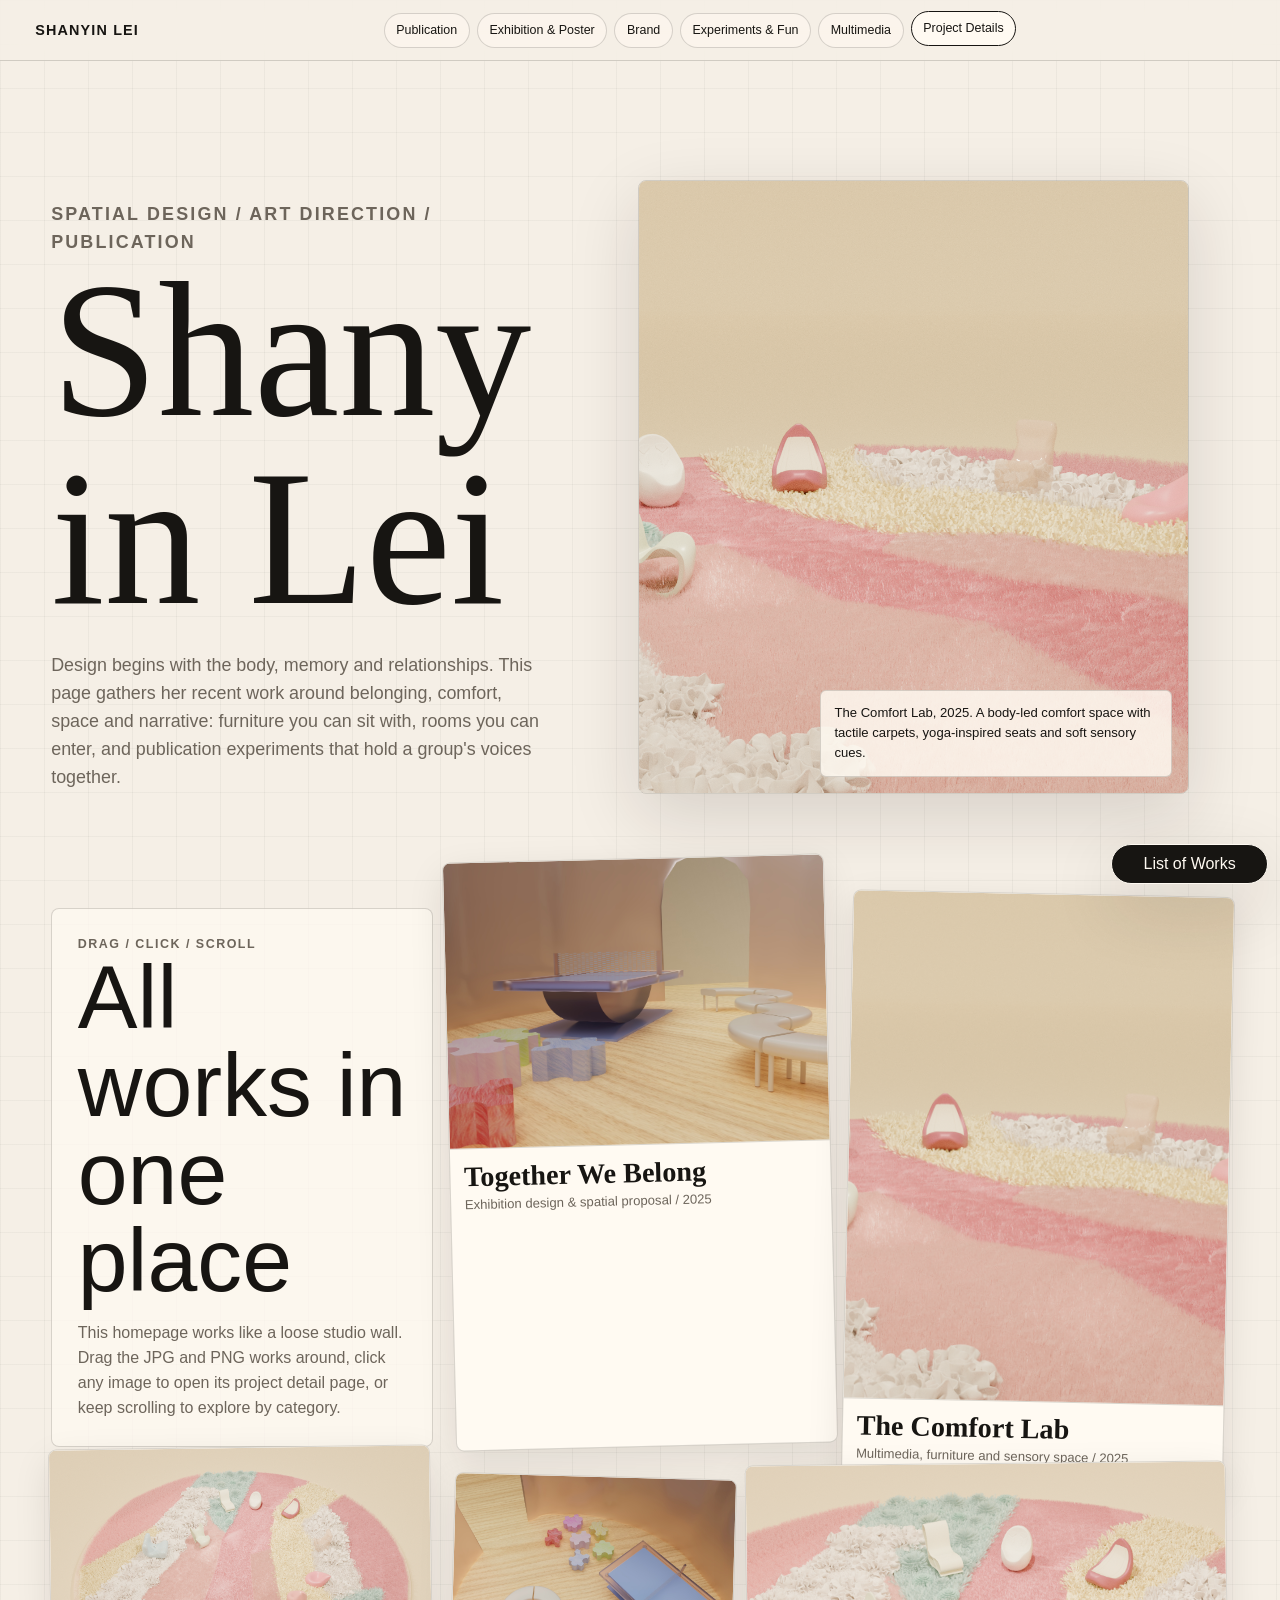
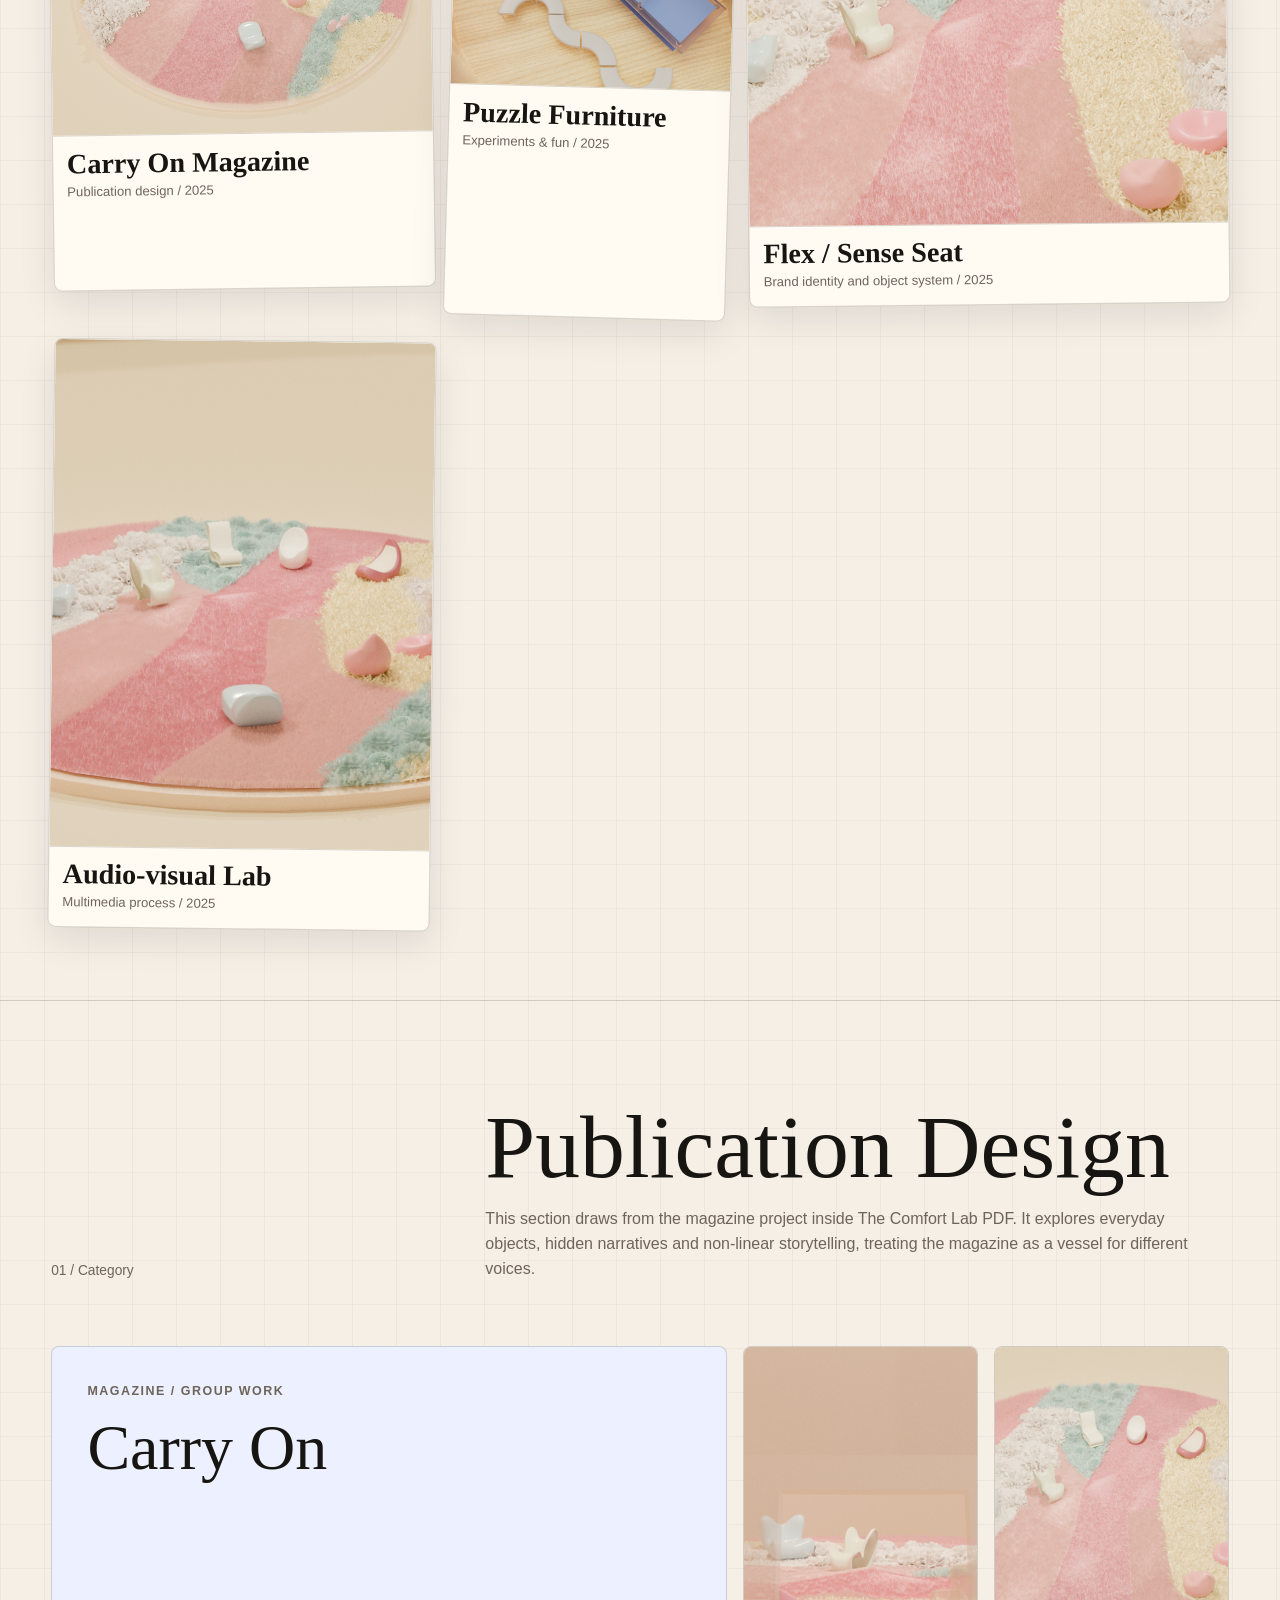
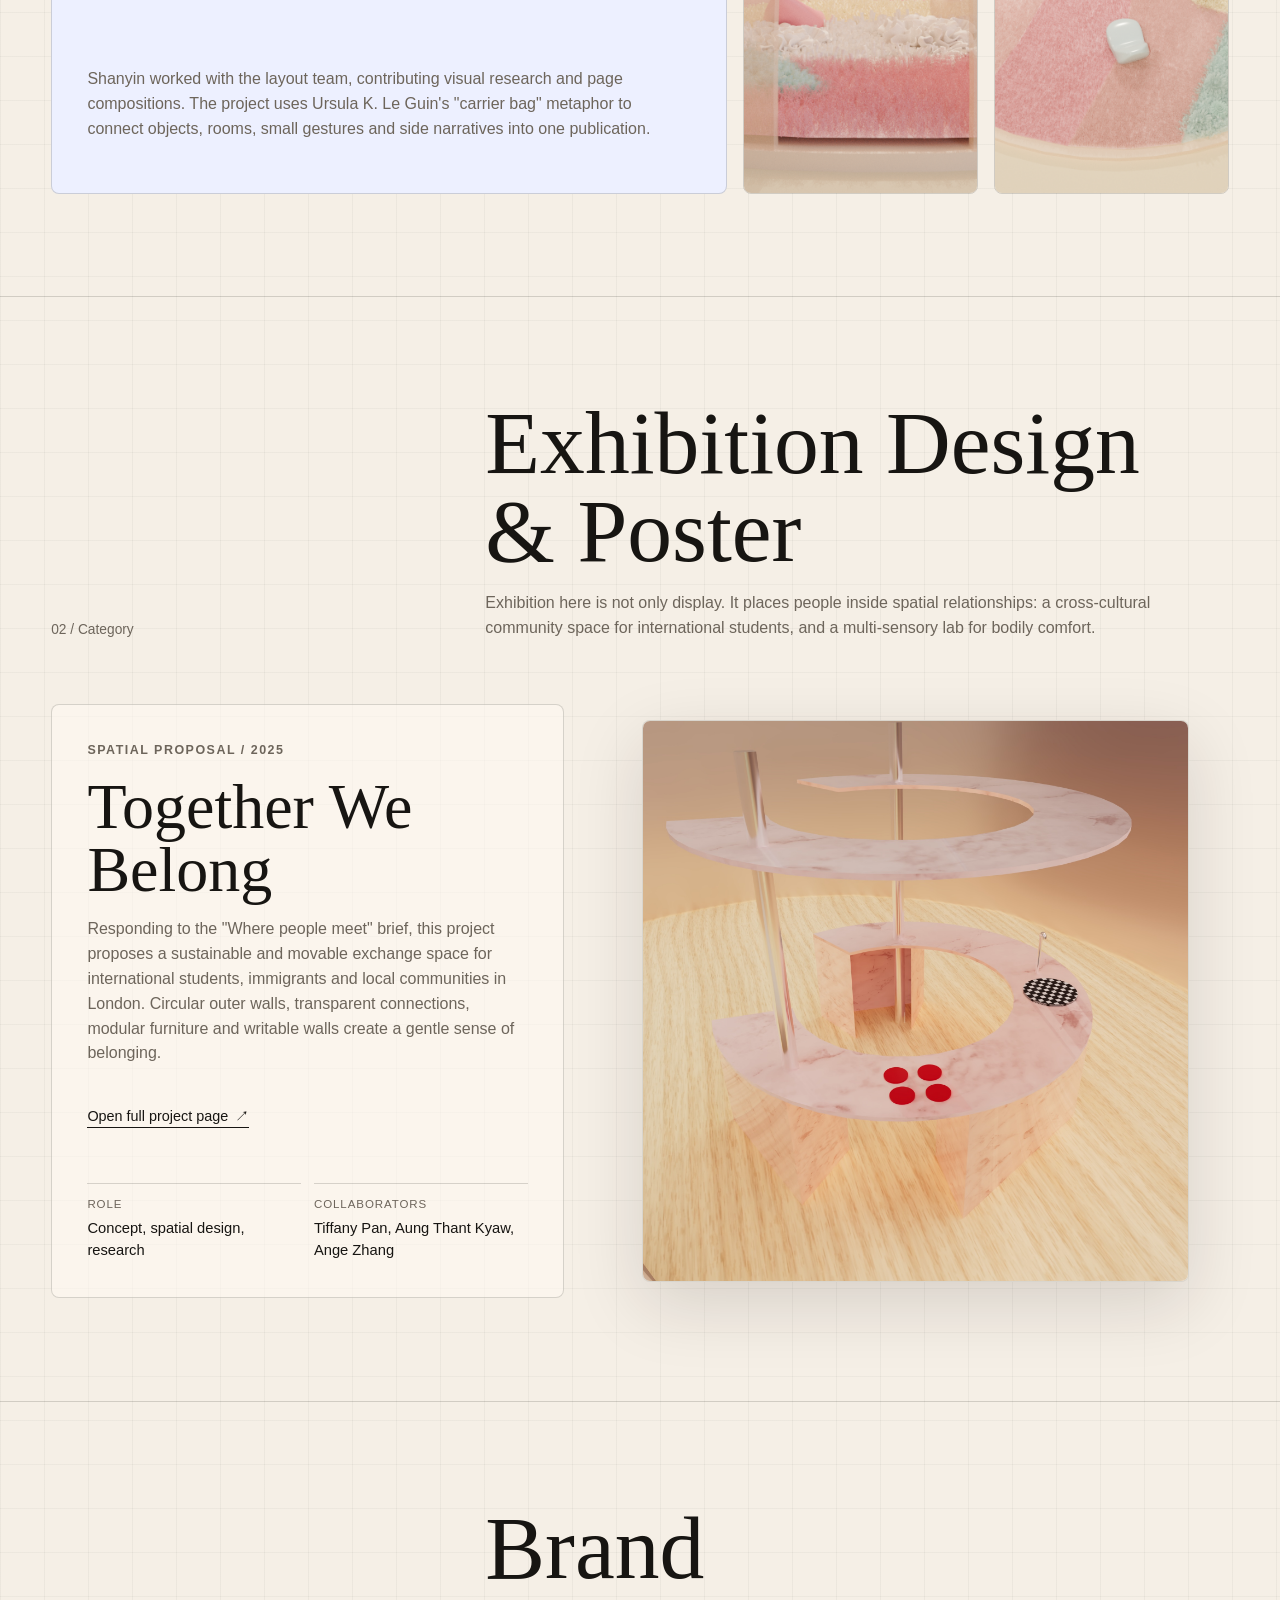
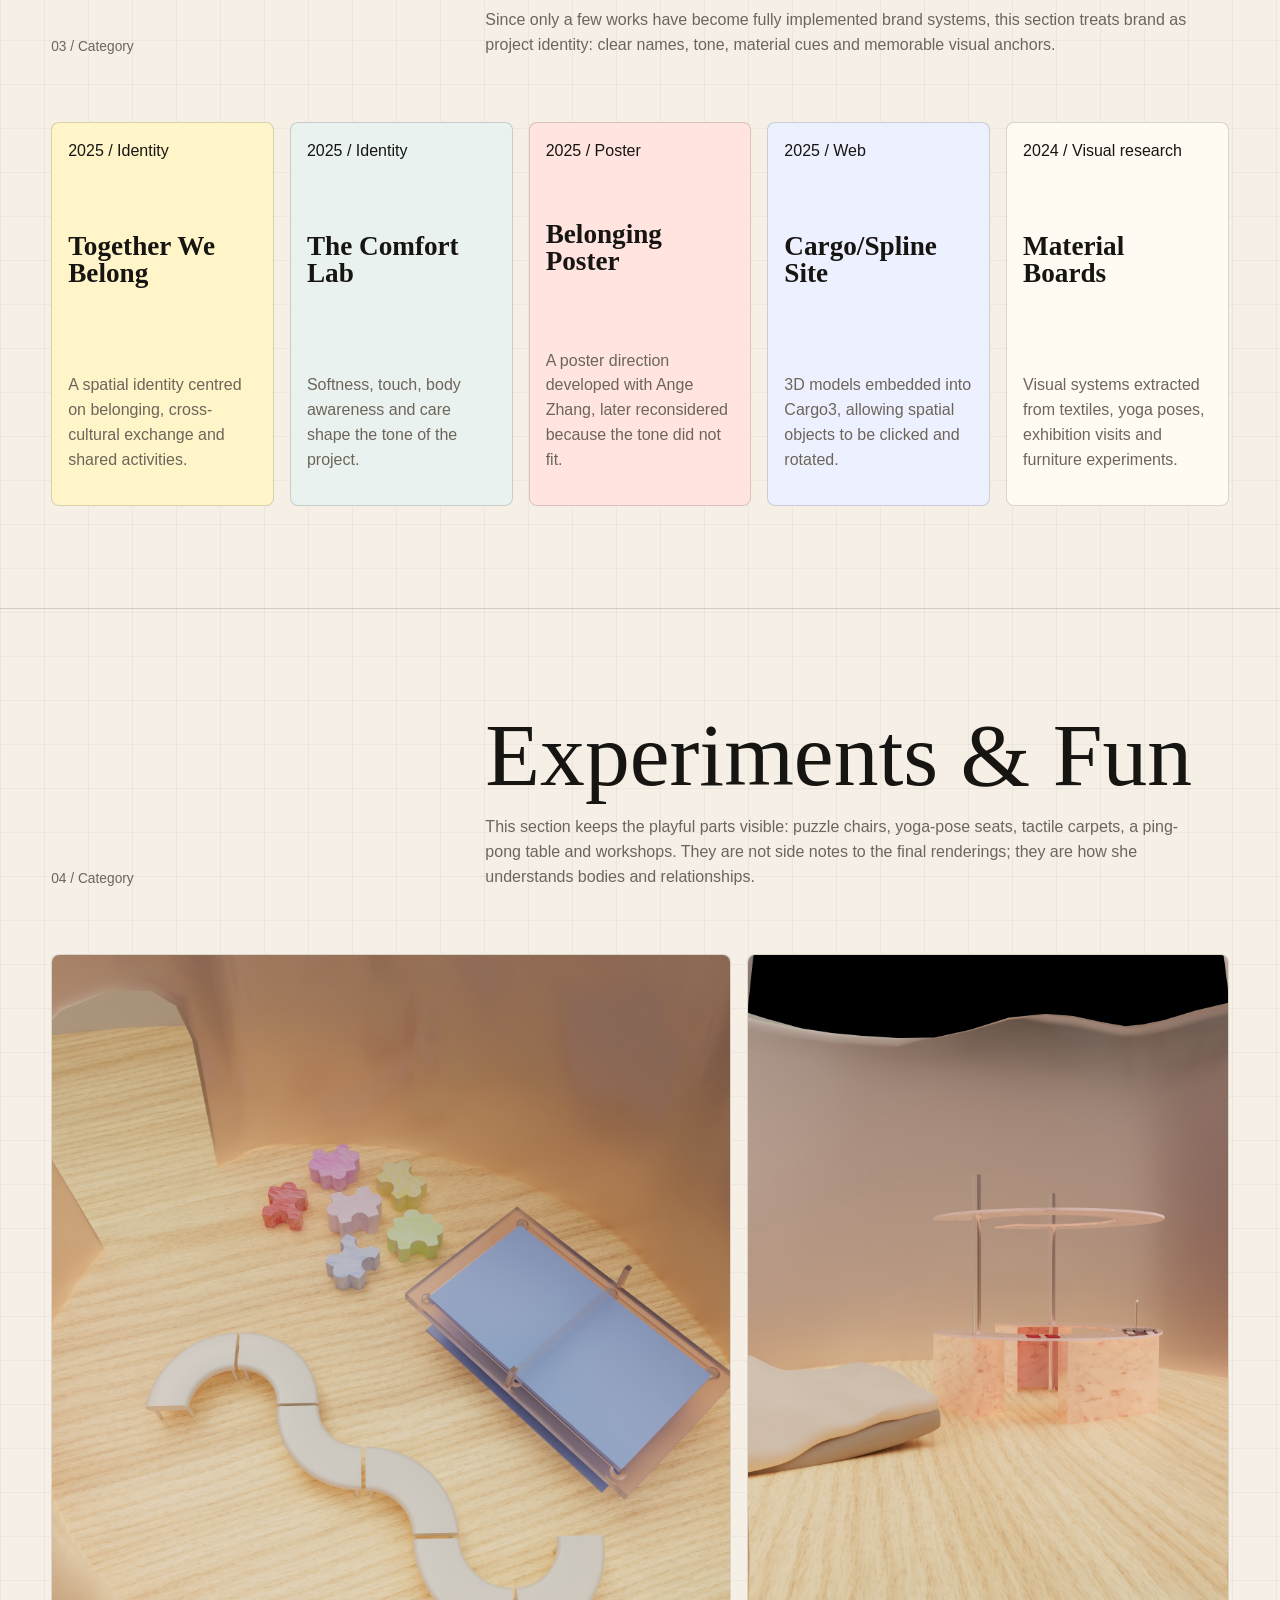
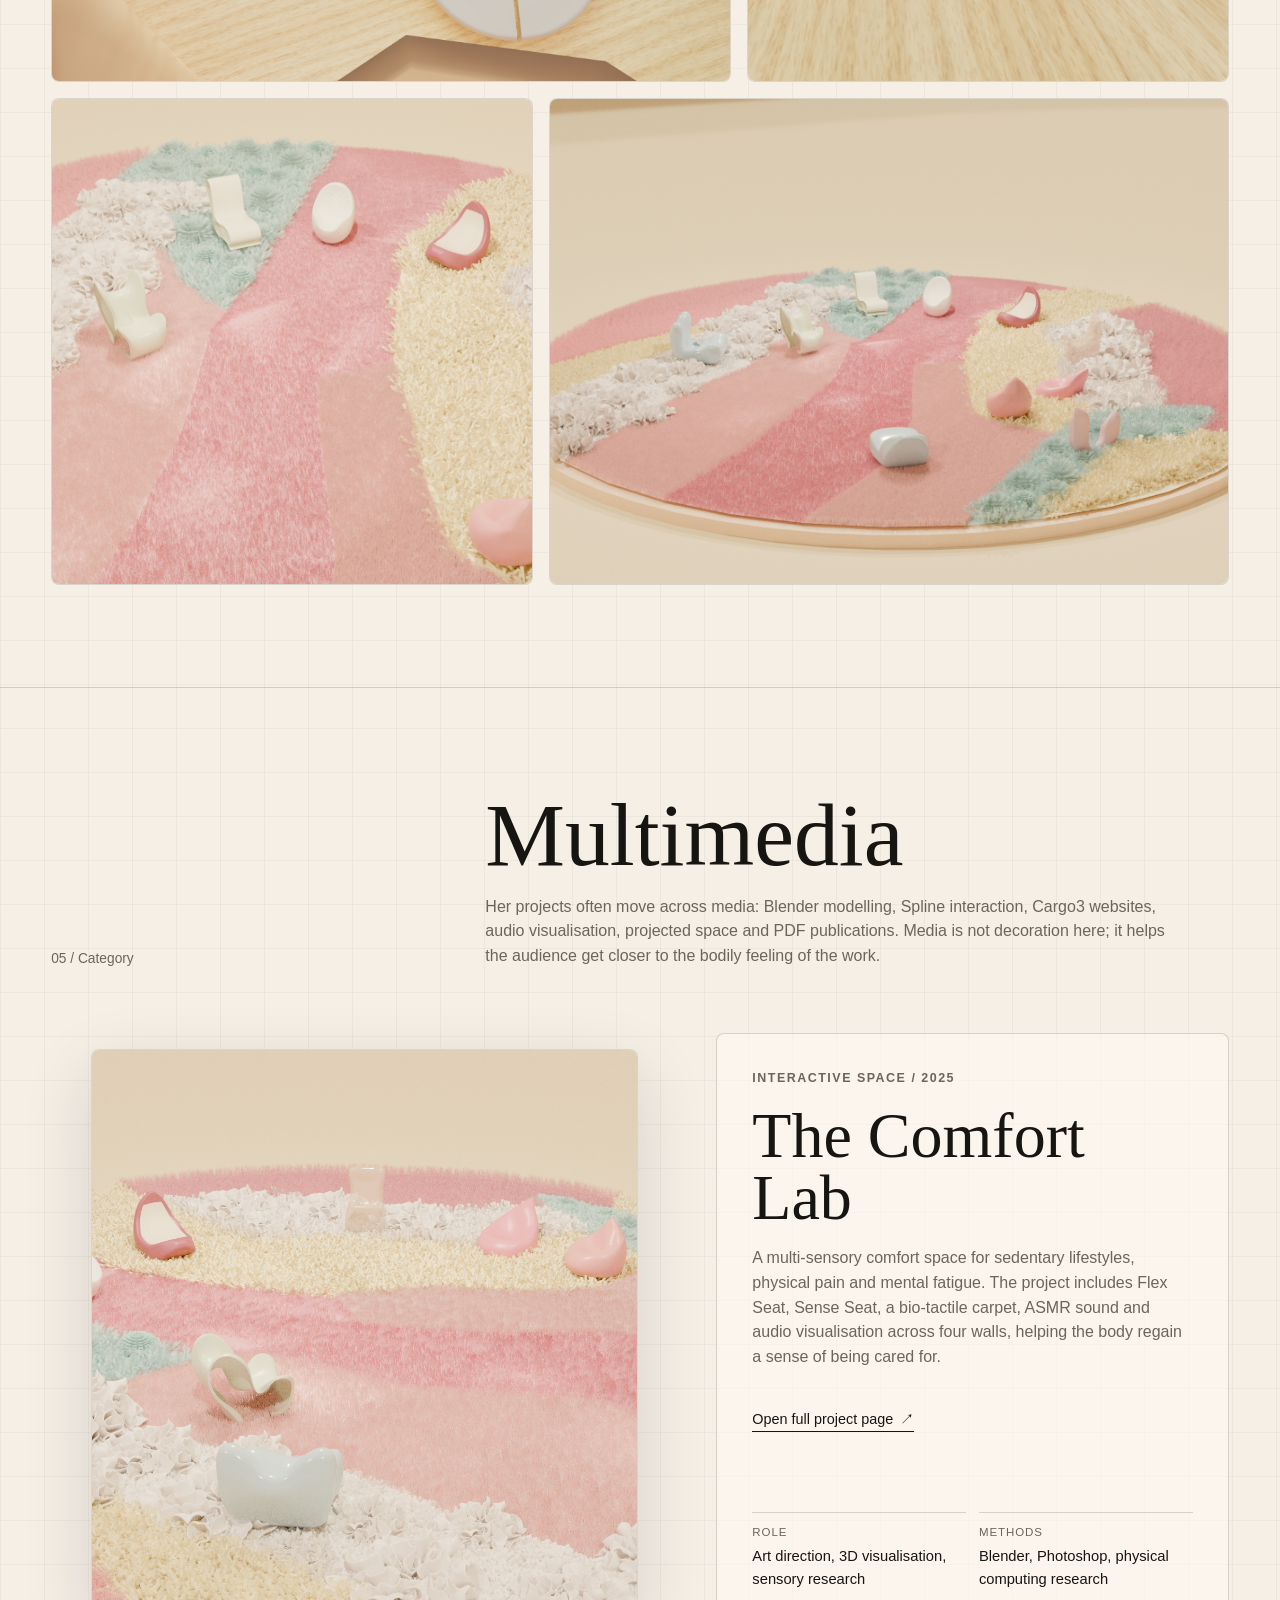
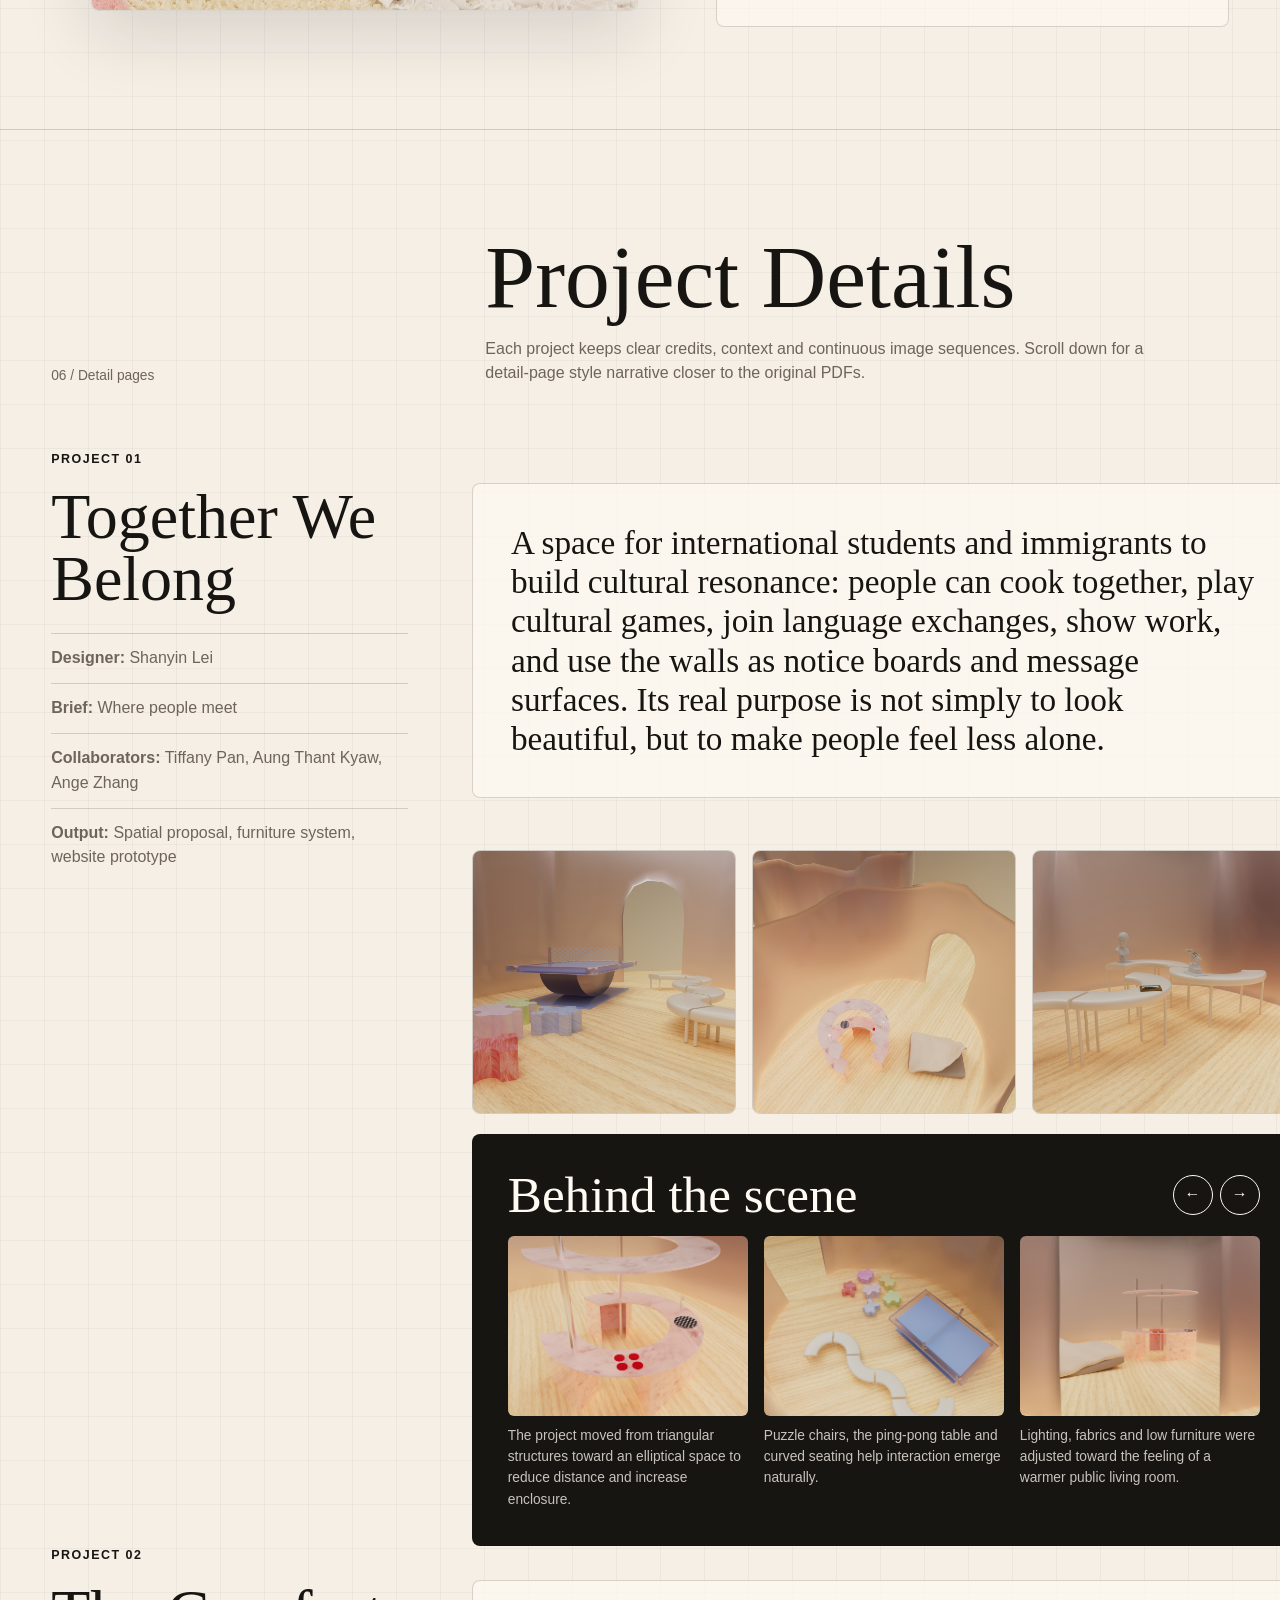
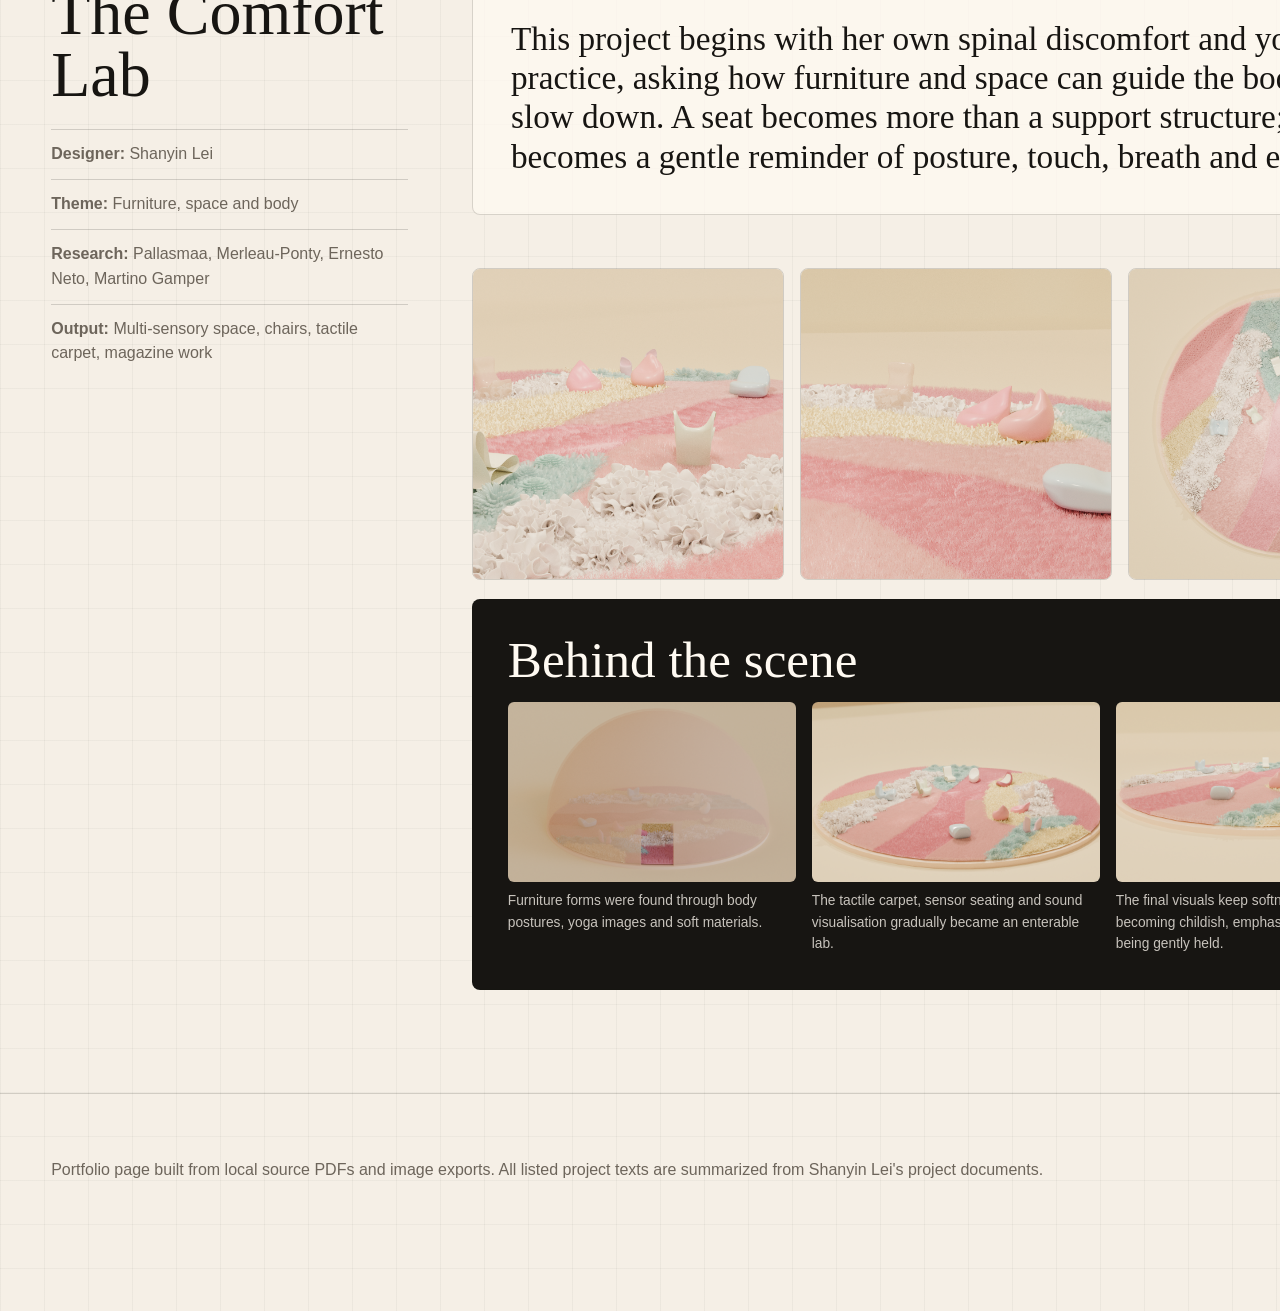
==== commit bf63a48c: "update" ====
--- a/lsy.html
+++ b/lsy.html
@@ -136,7 +136,7 @@
         }
 
         .hero {
-            min-height: calc(100vh - 66px);
+            min-height: min(760px, calc(100vh - 66px));
             display: grid;
             grid-template-columns: minmax(0, 0.88fr) minmax(320px, 1.12fr);
             gap: clamp(1.4rem, 4vw, 4rem);
@@ -206,6 +206,121 @@
             border: 1px solid var(--line);
             border-radius: 6px;
             font-family: "Trebuchet MS", "Verdana", sans-serif;
+            font-size: 0.82rem;
+        }
+
+        .work-board {
+            display: grid;
+            grid-template-columns: repeat(12, 1fr);
+            gap: 1rem;
+            padding: 0 clamp(1rem, 4vw, 4.5rem) clamp(4rem, 7vw, 6rem);
+        }
+
+        .board-intro {
+            grid-column: span 4;
+            align-self: end;
+            min-width: 0;
+            padding: clamp(1.2rem, 2vw, 1.6rem);
+            border: 1px solid var(--line);
+            border-radius: 8px;
+            background: rgba(255, 250, 242, 0.72);
+            font-family: "Trebuchet MS", "Verdana", sans-serif;
+        }
+
+        .board-intro p {
+            margin-bottom: 0;
+            color: var(--muted);
+        }
+
+        .draggable-work {
+            position: relative;
+            grid-column: span 4;
+            display: block;
+            min-width: 0;
+            overflow: hidden;
+            border: 1px solid var(--line);
+            border-radius: 8px;
+            background: var(--white);
+            box-shadow: 0 12px 36px rgba(32, 24, 18, 0.1);
+            cursor: grab;
+            touch-action: none;
+            user-select: none;
+            transition: box-shadow 180ms ease, transform 180ms ease, border-color 180ms ease;
+        }
+
+        .draggable-work:hover,
+        .draggable-work:focus-visible {
+            border-color: var(--ink);
+            box-shadow: var(--shadow);
+            outline: none;
+        }
+
+        .draggable-work.is-dragging {
+            z-index: 25;
+            cursor: grabbing;
+            box-shadow: var(--shadow);
+            transition: none;
+        }
+
+        .draggable-work:nth-child(2) {
+            transform: rotate(-1.4deg);
+        }
+
+        .draggable-work:nth-child(3) {
+            transform: translateY(2.2rem) rotate(1.2deg);
+        }
+
+        .draggable-work:nth-child(4) {
+            transform: translateY(-1rem) rotate(-0.8deg);
+        }
+
+        .draggable-work:nth-child(5) {
+            grid-column: span 3;
+            transform: translateY(0.8rem) rotate(1.6deg);
+        }
+
+        .draggable-work:nth-child(6) {
+            grid-column: span 5;
+            transform: rotate(-0.6deg);
+        }
+
+        .draggable-work:nth-child(7) {
+            grid-column: span 4;
+            transform: translateY(1.2rem) rotate(0.7deg);
+        }
+
+        .draggable-work.is-dragging,
+        .draggable-work.was-dragged {
+            transform: translate(var(--drag-x, 0px), var(--drag-y, 0px)) rotate(var(--drag-rotate, 0deg));
+        }
+
+        .draggable-work img {
+            width: 100%;
+            aspect-ratio: 4 / 3;
+            object-fit: cover;
+            pointer-events: none;
+        }
+
+        .draggable-work.work-tall img {
+            aspect-ratio: 3 / 4;
+        }
+
+        .work-label {
+            display: grid;
+            gap: 0.25rem;
+            padding: 0.85rem;
+            border-top: 1px solid var(--line);
+            font-family: "Trebuchet MS", "Verdana", sans-serif;
+        }
+
+        .work-label strong {
+            font-family: "Georgia", "Times New Roman", serif;
+            font-size: clamp(1.25rem, 2.2vw, 2rem);
+            line-height: 1;
+        }
+
+        .work-label span {
+            color: var(--muted);
             font-size: 0.82rem;
         }
 
@@ -809,6 +924,16 @@
                 align-items: start;
             }
 
+            .work-board {
+                grid-template-columns: repeat(6, 1fr);
+            }
+
+            .board-intro,
+            .draggable-work,
+            .draggable-work:nth-child(n) {
+                grid-column: span 3;
+            }
+
             .hero-media,
             .hero-media img,
             .project-image img,
@@ -863,12 +988,12 @@
 
             .hero {
                 gap: 1rem;
-                padding: 2.2rem 0.85rem 2.6rem;
+                padding: 2.2rem 0.85rem 2rem;
             }
 
             .hero-media img {
                 min-height: 0;
-                aspect-ratio: 4 / 5;
+                aspect-ratio: 16 / 10;
             }
 
             .hero-caption {
@@ -878,6 +1003,24 @@
                 border-width: 1px 0 0;
                 border-radius: 0;
                 background: var(--white);
+            }
+
+            .work-board {
+                grid-template-columns: 1fr;
+                gap: 0.85rem;
+                padding: 0 0.85rem 3rem;
+            }
+
+            .board-intro,
+            .draggable-work,
+            .draggable-work:nth-child(n) {
+                grid-column: 1;
+                transform: none;
+            }
+
+            .draggable-work img,
+            .draggable-work.work-tall img {
+                aspect-ratio: 16 / 11;
             }
 
             .project-text,
@@ -1022,6 +1165,65 @@
                     sensory cues.
                 </figcaption>
             </figure>
+        </section>
+
+        <section class="work-board" aria-label="Draggable work collection">
+            <article class="board-intro">
+                <p class="eyebrow">Drag / Click / Scroll</p>
+                <h2>All works in one place</h2>
+                <p>
+                    This homepage works like a loose studio wall. Drag the JPG and PNG works around, click any image to
+                    open its project detail page, or keep scrolling to explore by category.
+                </p>
+            </article>
+
+            <a class="draggable-work" href="lsy-together.html" data-work-card aria-label="Open Together We Belong detail page">
+                <img src="source/project_1/1.jpg" alt="Together We Belong transparent ping-pong table and seating" />
+                <span class="work-label">
+                    <strong>Together We Belong</strong>
+                    <span>Exhibition design & spatial proposal / 2025</span>
+                </span>
+            </a>
+
+            <a class="draggable-work work-tall" href="lsy-comfort.html" data-work-card aria-label="Open The Comfort Lab detail page">
+                <img src="source/project_2/1.png" alt="The Comfort Lab tactile spatial rendering" />
+                <span class="work-label">
+                    <strong>The Comfort Lab</strong>
+                    <span>Multimedia, furniture and sensory space / 2025</span>
+                </span>
+            </a>
+
+            <a class="draggable-work" href="lsy-comfort.html#outcome" data-work-card aria-label="Open Carry On magazine detail section">
+                <img src="source/project_2/eb209013e28f852a9d80ba89aff79cd8.PNG" alt="Carry On magazine final spread" />
+                <span class="work-label">
+                    <strong>Carry On Magazine</strong>
+                    <span>Publication design / 2025</span>
+                </span>
+            </a>
+
+            <a class="draggable-work" href="lsy-together.html#process" data-work-card aria-label="Open material and process detail section">
+                <img src="source/project_1/5.jpg" alt="Puzzle chairs and modular play furniture" />
+                <span class="work-label">
+                    <strong>Puzzle Furniture</strong>
+                    <span>Experiments & fun / 2025</span>
+                </span>
+            </a>
+
+            <a class="draggable-work" href="lsy-comfort.html#overview" data-work-card aria-label="Open Flex Seat and Sense Seat detail section">
+                <img src="source/project_2/4.png" alt="Yoga-pose seats and tactile carpet" />
+                <span class="work-label">
+                    <strong>Flex / Sense Seat</strong>
+                    <span>Brand identity and object system / 2025</span>
+                </span>
+            </a>
+
+            <a class="draggable-work work-tall" href="lsy-comfort.html#behind" data-work-card aria-label="Open multimedia process detail section">
+                <img src="source/project_2/88f2b27ae4bf494534c956295031c436.PNG" alt="The Comfort Lab process collage" />
+                <span class="work-label">
+                    <strong>Audio-visual Lab</strong>
+                    <span>Multimedia process / 2025</span>
+                </span>
+            </a>
         </section>
 
         <section class="section" id="publication" aria-labelledby="publication-title">
@@ -1147,19 +1349,27 @@
             </div>
             <div class="gallery">
                 <figure>
-                    <img src="source/project_1/5.jpg" alt="Top view of puzzle chairs and transparent ping-pong table in Together We Belong" />
+                    <a href="lsy-together.html#gallery">
+                        <img src="source/project_1/5.jpg" alt="Top view of puzzle chairs and transparent ping-pong table in Together We Belong" />
+                    </a>
                     <figcaption>Puzzle chairs can be combined or separated, creating different distances for student interaction.</figcaption>
                 </figure>
                 <figure>
-                    <img src="source/project_1/7.jpg" alt="Modular furniture under soft lighting in Together We Belong" />
+                    <a href="lsy-together.html#gallery">
+                        <img src="source/project_1/7.jpg" alt="Modular furniture under soft lighting in Together We Belong" />
+                    </a>
                     <figcaption>Low furniture, soft lighting and wooden flooring work together for accessibility and comfort.</figcaption>
                 </figure>
                 <figure>
-                    <img src="source/project_2/4.png" alt="Yoga-inspired seating and tactile carpet in The Comfort Lab" />
+                    <a href="lsy-comfort.html#outcome">
+                        <img src="source/project_2/4.png" alt="Yoga-inspired seating and tactile carpet in The Comfort Lab" />
+                    </a>
                     <figcaption>Flex Seat extracts bodily curves from yoga poses, encouraging stretching and pause.</figcaption>
                 </figure>
                 <figure>
-                    <img src="source/project_2/88f2b27ae4bf494534c956295031c436.PNG" alt="Process models and experiments from The Comfort Lab" />
+                    <a href="lsy-comfort.html#behind">
+                        <img src="source/project_2/88f2b27ae4bf494534c956295031c436.PNG" alt="Process models and experiments from The Comfort Lab" />
+                    </a>
                     <figcaption>Sense Seat, tactile materials and audio visualisation form a multi-sensory comfort experiment.</figcaption>
                 </figure>
             </div>
@@ -1382,6 +1592,7 @@
         const lightboxImage = lightbox.querySelector('img');
         const lightboxCaption = lightbox.querySelector('.lightbox-caption');
         const lightboxClose = lightbox.querySelector('button');
+        const draggableWorks = document.querySelectorAll('[data-work-card]');
 
         const setPanelOpen = (isOpen) => {
             dock.classList.toggle('is-open', isOpen);
@@ -1454,8 +1665,62 @@
 
         document.querySelectorAll('.project-image img, .gallery img, .image-strip img, .carousel img, .poster-stack img')
             .forEach((image) => {
+                if (image.closest('a')) {
+                    return;
+                }
+
                 image.addEventListener('click', () => openLightbox(image));
             });
+
+        draggableWorks.forEach((card, index) => {
+            let startX = 0;
+            let startY = 0;
+            let currentX = 0;
+            let currentY = 0;
+            let hasMoved = false;
+
+            card.style.setProperty('--drag-rotate', `${(index % 2 === 0 ? -0.7 : 0.7)}deg`);
+
+            card.addEventListener('pointerdown', (event) => {
+                if (event.button !== 0) {
+                    return;
+                }
+
+                startX = event.clientX - currentX;
+                startY = event.clientY - currentY;
+                hasMoved = false;
+                card.classList.add('is-dragging');
+                card.setPointerCapture(event.pointerId);
+            });
+
+            card.addEventListener('pointermove', (event) => {
+                if (!card.classList.contains('is-dragging')) {
+                    return;
+                }
+
+                currentX = event.clientX - startX;
+                currentY = event.clientY - startY;
+
+                if (Math.abs(currentX) + Math.abs(currentY) > 8) {
+                    hasMoved = true;
+                }
+
+                card.style.setProperty('--drag-x', `${currentX}px`);
+                card.style.setProperty('--drag-y', `${currentY}px`);
+            });
+
+            card.addEventListener('pointerup', (event) => {
+                card.classList.remove('is-dragging');
+                card.classList.toggle('was-dragged', hasMoved || currentX !== 0 || currentY !== 0);
+                card.releasePointerCapture(event.pointerId);
+            });
+
+            card.addEventListener('click', (event) => {
+                if (hasMoved) {
+                    event.preventDefault();
+                }
+            });
+        });
 
         lightbox.addEventListener('click', (event) => {
             if (event.target === lightbox || event.target === lightboxClose) {
